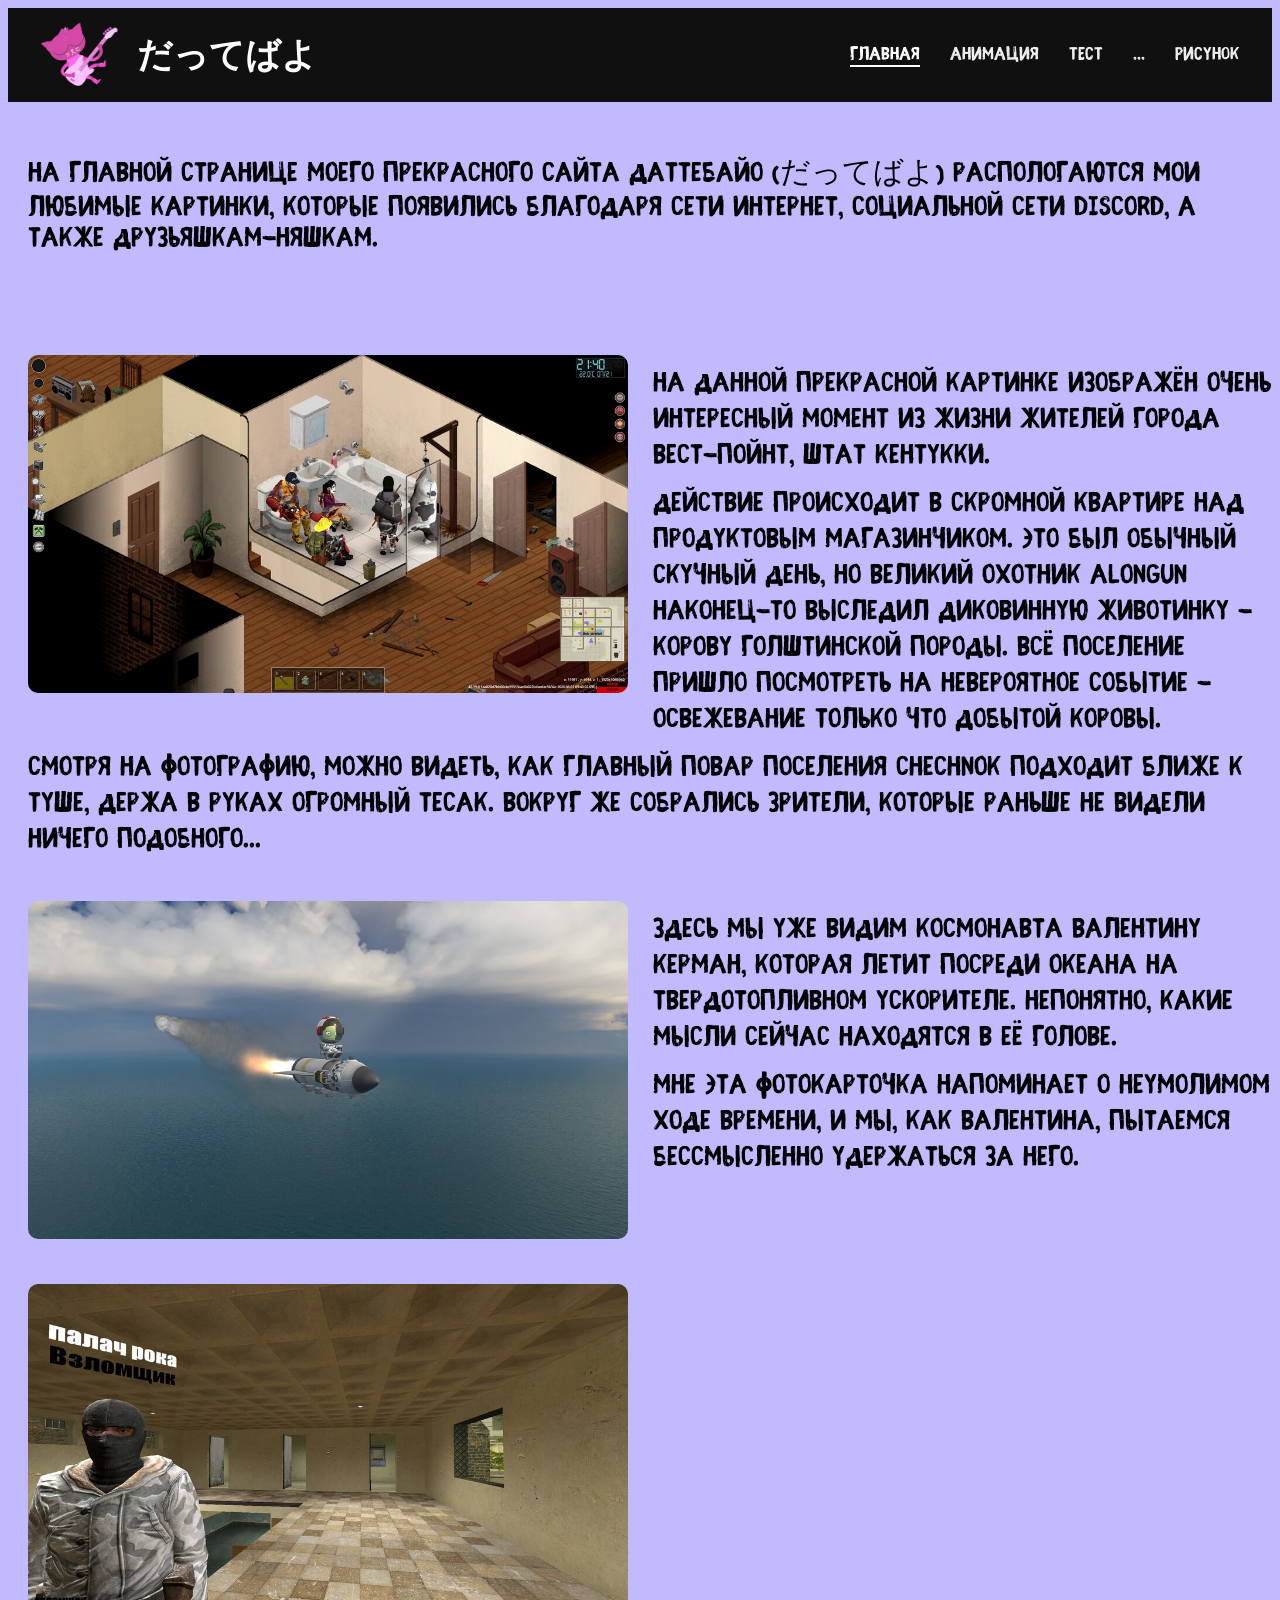
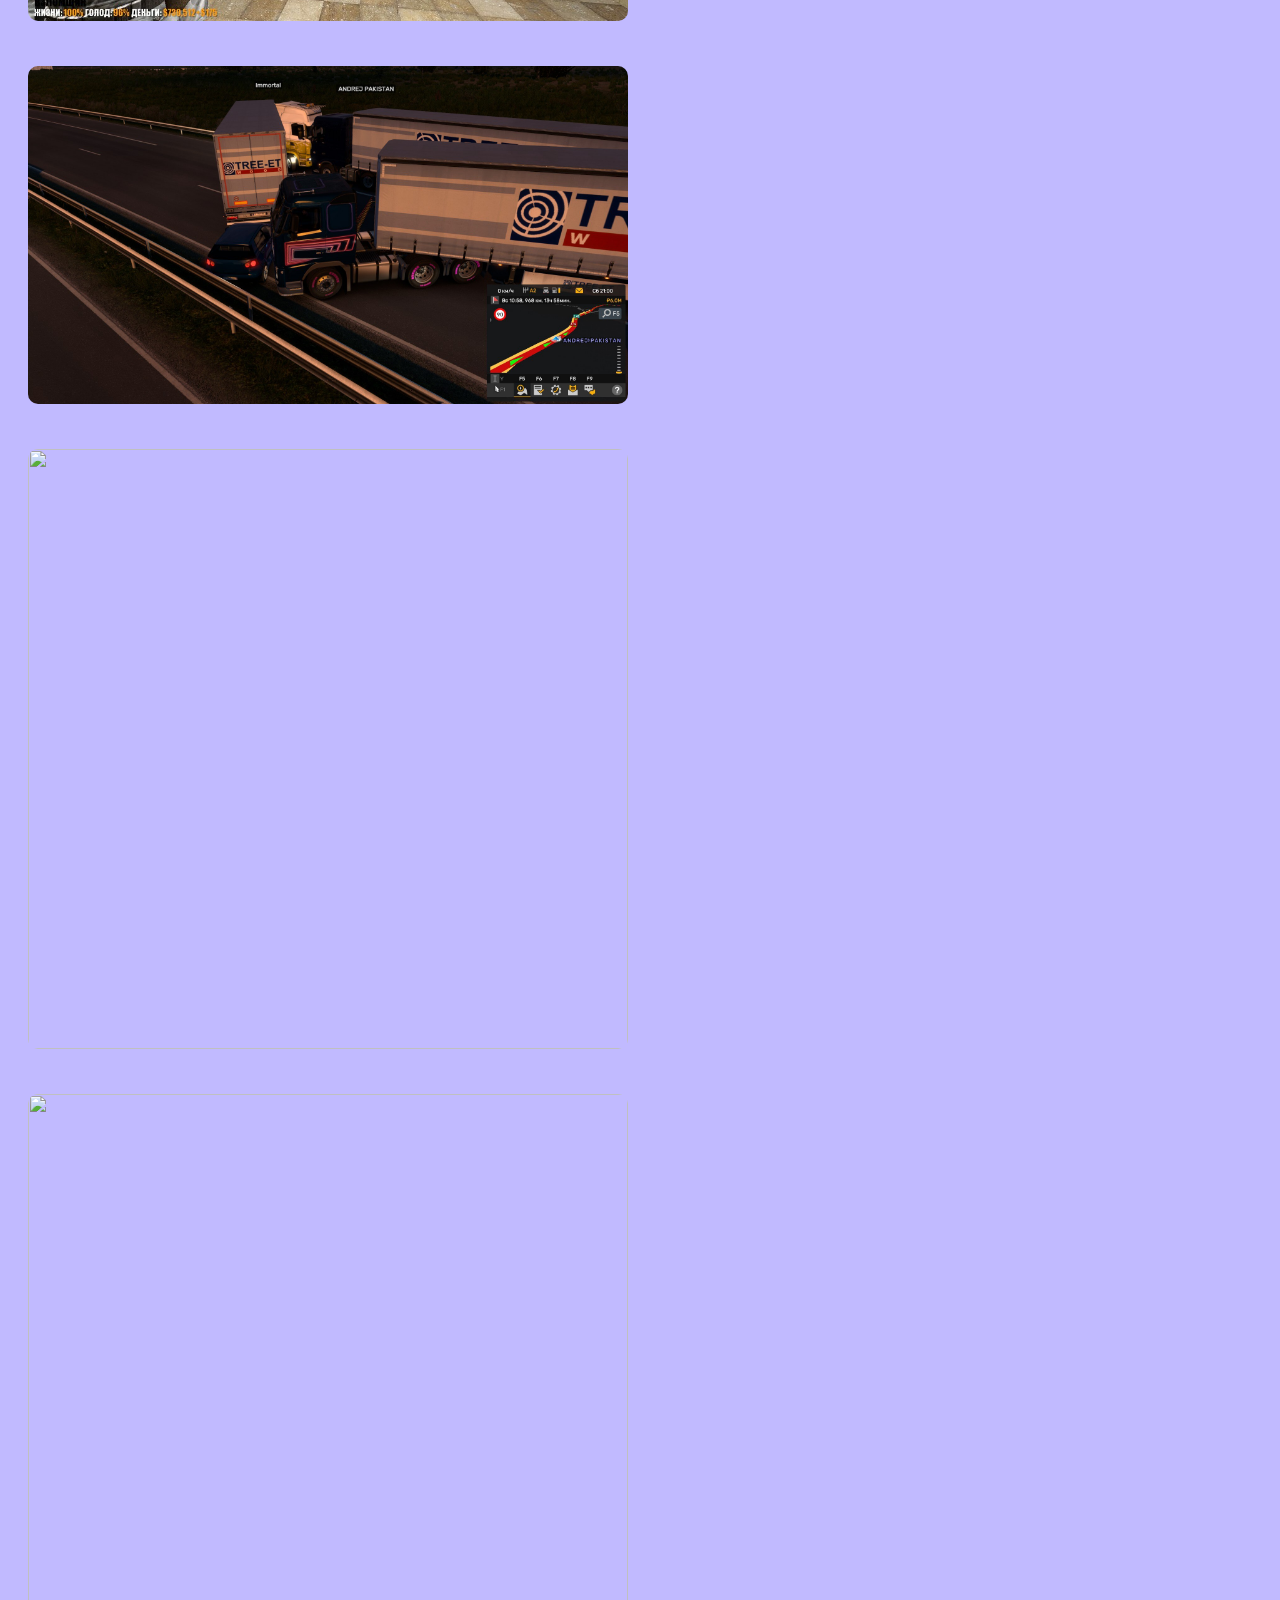
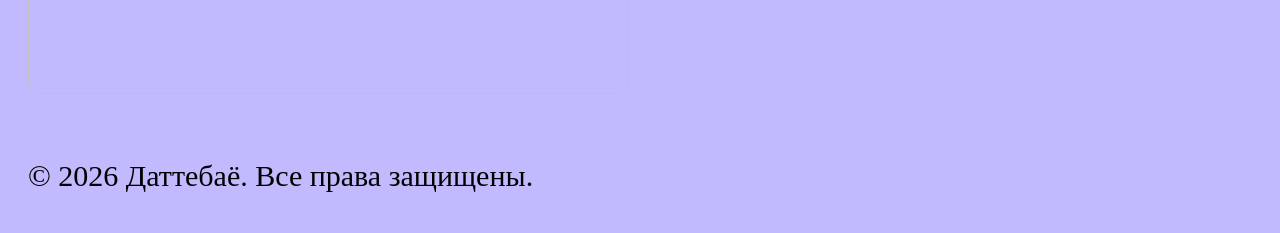
==== index.html @ 92eed0d1 "Переим.indexhtml" ====
<html>
        <head>
            <title> Сайт </title>
            <meta http-equiv="Content-Type" content="text/html; charset=utf-8">
            <link rel="stylesheet" type="text/css" href="Style2.css">
        </head>
        
        <body>
            
            <header class="siteHeader">
                <div class="headerContainer">
                    <div class="logo">
                        <a href="index.html"> 
                            <img src="images/logo.jpg" alt="логотип">
                            <div class="logoText">
                                <span class="line1">だってばよ</span>
                            </div>
                        </a>
                    </div>

                    <nav class="menu">
                        <ul>
                            <li><a href="index.html" class="active">Главная</a></li>
                            <li><a href="Lsite/Animation.html">Анимация</a></li>
                            <li><a href="Lsite/qiuz.html">Тест</a></li>
                            <li><a href="#">...</a></li>
                            <!-- <li><a href="Lsite/anime.html">Анимешки</a></li> -->
                            <li><a href="Lsite/Content.html">Рисунок</a></li>
                        </ul>
                    </nav>
                </div>
            </header>

            
            <p id="Вступление">На главной странице моего прекрасного сайта Даттебайо (だってばよ) распологаются мои любимые картинки, которые появились благодаря сети интернет, социальной сети Discord, а также друзьяшкам-няшкам.</p>

            <div class="Gallery">

                <div class="GalleryItem">
                    <img src="images/CowZomboid.jpg" alt="Корова из Project Zomboid" class="float-img">
                    
                    <div class="caption">
                        <p>На данной прекрасной картинке изображён очень интересный момент из жизни жителей города Вест-Пойнт, штат Кентукки.</p>
                        <p>Действие происходит в скромной квартире над продуктовым магазинчиком.
                        Это был обычный скучный день, но великий охотник AlonGun наконец-то выследил диковинную животинку - корову голштинской породы. Всё поселение пришло посмотреть на невероятное событие - освежевание только что добытой коровы.</p>
                        <p>Смотря на фотографию, можно видеть, как главный повар поселения Chechnok подходит ближе к туше, держа в руках огромный тесак. Вокруг же собрались зрители, которые раньше не видели ничего подобного...</p>
                    </div>
                </div>

                <div class="GalleryItem">
                    <img src="images/Kerbal.jpg" alt="Керман">
                    <div class="caption"> 
                        <p>Здесь мы уже видим космонавта Валентину Керман, которая летит посреди океана на твердотопливном ускорителе. Непонятно, какие мысли сейчас находятся в её голове.</p>
                        <p> Мне эта фотокарточка напоминает о неумолимом ходе времени, и мы, как Валентина, пытаемся бессмысленно удержаться за него.</p>
                    </div> 
                </div>

                <div class="GalleryItem">
                    <img src="images/GarrysModeRofl.jpg"
                    <p class="caption">   </p>
                </div>              

                <div class="GalleryItem">
                    <img src="images/ETS2DTP.jpg"
                    <p class="caption">   </p>
                </div>

                <div class="GalleryItem">
                    <img src="images/"
                    <p class="caption">   </p>
                </div>

                <div class="GalleryItem">
                    <img src="images/"
                    <p class="caption">   </p>
                </div>
            </div>

            <footer class="siteFooter">
                <div class="footerContainer">
                    <p>© 2026 Даттебаё. Все права защищены.</p>
                </div>


        </body>
        
</html>
---- Style2.css ----
@font-face {
  font-family: 'HeaderFont';
  src: url('fonts/GhastlyPanic.ttf') format('truetype'); 
}

@font-face {
  font-family: 'CaptionFont';
  src: url('fonts/Fibre.otf') format('truetype'); 
}



#Вступление{
    color: #000000;
    font-family: 'CaptionFont', sans-serif;
}


body{
    background-color:#C1BAFF;
}
p{
    color:#000000;
    font-size: 30;
    margin: 50 auto 40 20;
}
#MainText p{
    color: #fd0000;
    

}
#MainText {
    background-color:#2cf803;
}

.titles{
    color:#faea04;
}


.siteHeader {
    background: #101010;
    color: #fff;
    position: sticky;
    z-index: 100;
    top: 0;
}

.headerContainer {
    max-width: 1200px;         
    margin: 0 auto;         
    display: flex;
    align-items: center;
    justify-content: space-between;
    padding: 12px 32px;         
}

.logo a {
    display: inline-flex;
    align-items: center;   
    gap: 16px;              
    text-decoration: none;  
    color: #fff;           
}
.logoText {
    display:flex;
    flex-direction: column;
    line-height: 1;
}

.line1{
    font-size: 35px;
    font-weight: bold;
    margin: 0 auto -10px 0;
    font-family: 'HeaderFont', sans-serif;
}



.logo img {
    height:70px;          
    width: auto;          
    display: block;
}


.menu ul {
  list-style: none;
  display: flex;
  gap: 30px;
  font-family: 'CaptionFont', sans-serif;
}

.menu a {
  color: #eee;
  text-decoration: none;
  font-size: 20px;
}

.menu a:hover,
.menu a.active {
  color: #ffffff;
  border-bottom: 2px solid #ffffff;
}


.Gallery{
    display: flex;
    flex-wrap: wrap;
    gap: 30px;
    justify-content: center;
    max-width: 1900px;
    margin: 100px auto 40px 20px;

}

.galleryItem {
    width: 1800px;       
    overflow: hidden;
}

.galleryItem img {
    float: left;
    width: 600px;           
    margin: 0 25px 15px 0;  
    border-radius: 10px;
}

.caption {
    margin-top: 12px;
    font-size: 23px;
    color: #333;
    
}

.caption p{
    margin: 0 0 12px 0;
    font-size: 30px;
    line-height: 1.2;
    color: #000000;
    font-family: 'CaptionFont', sans-serif;
}
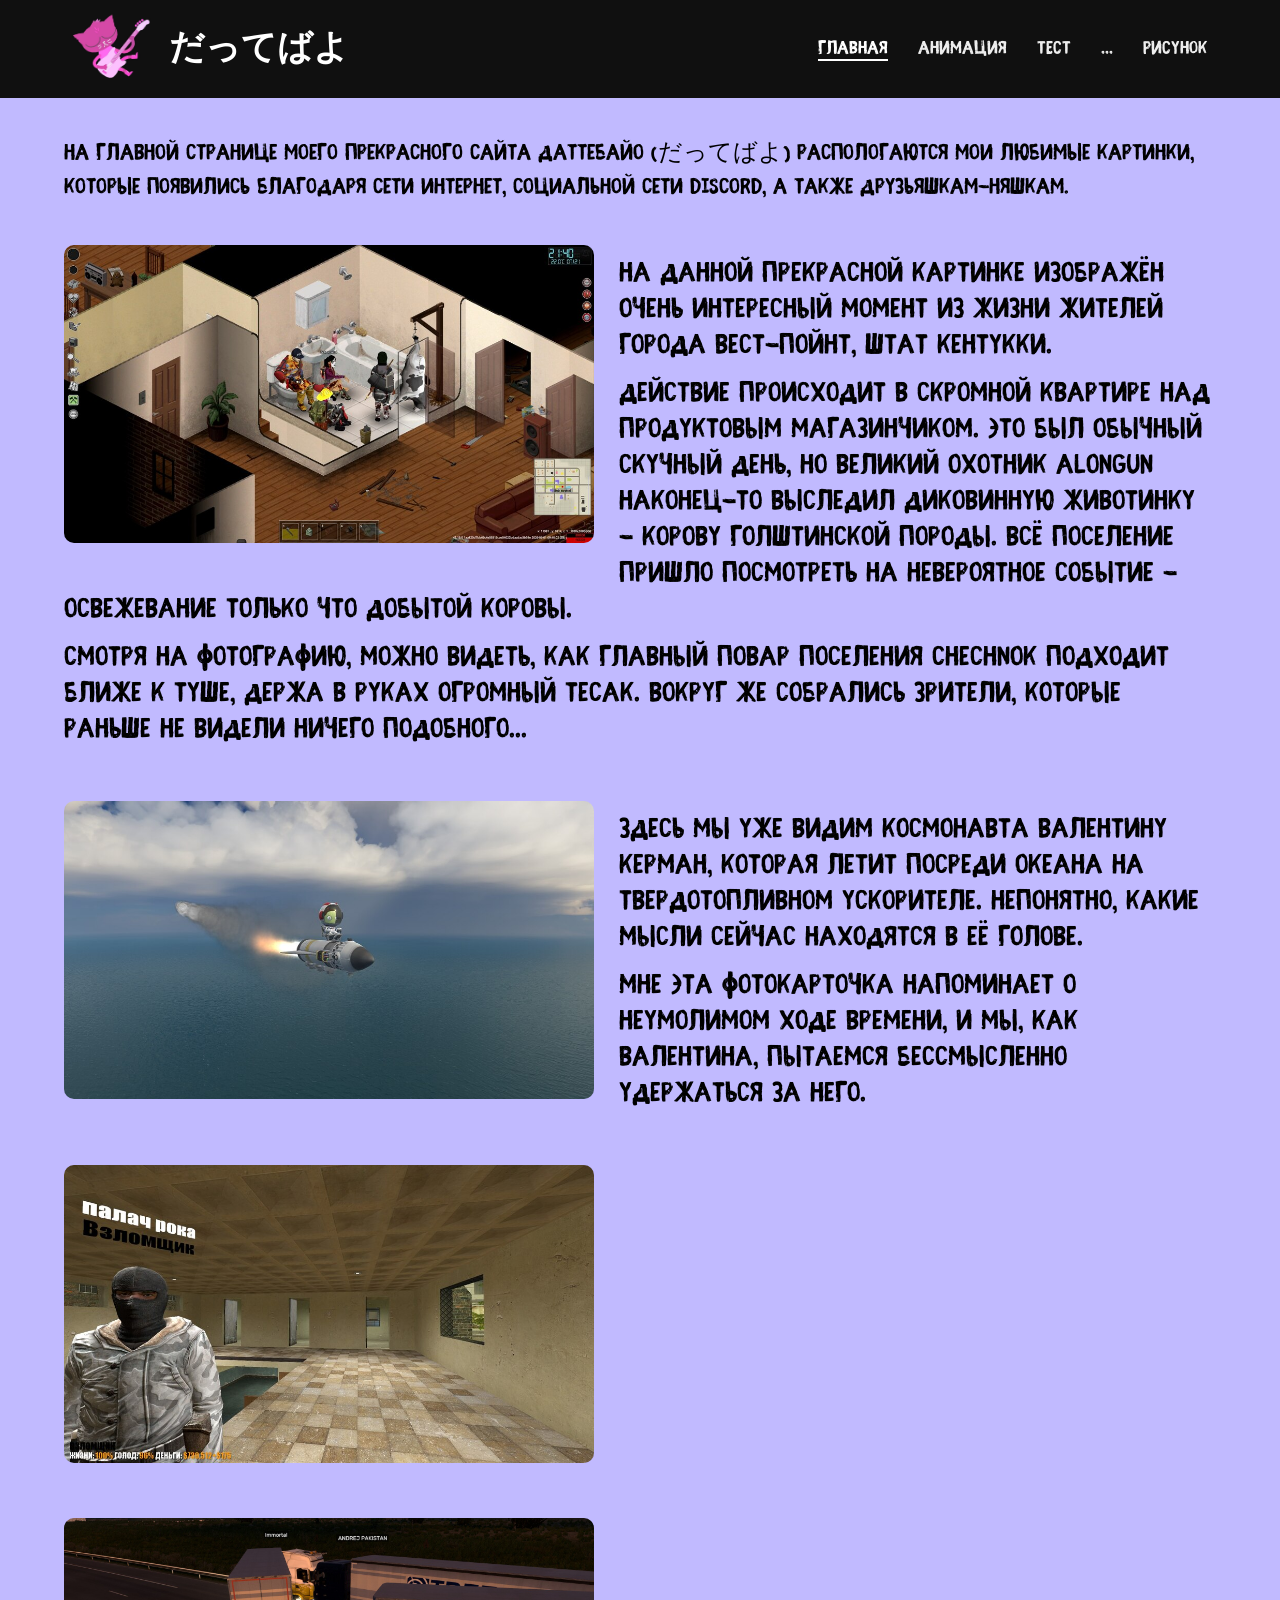
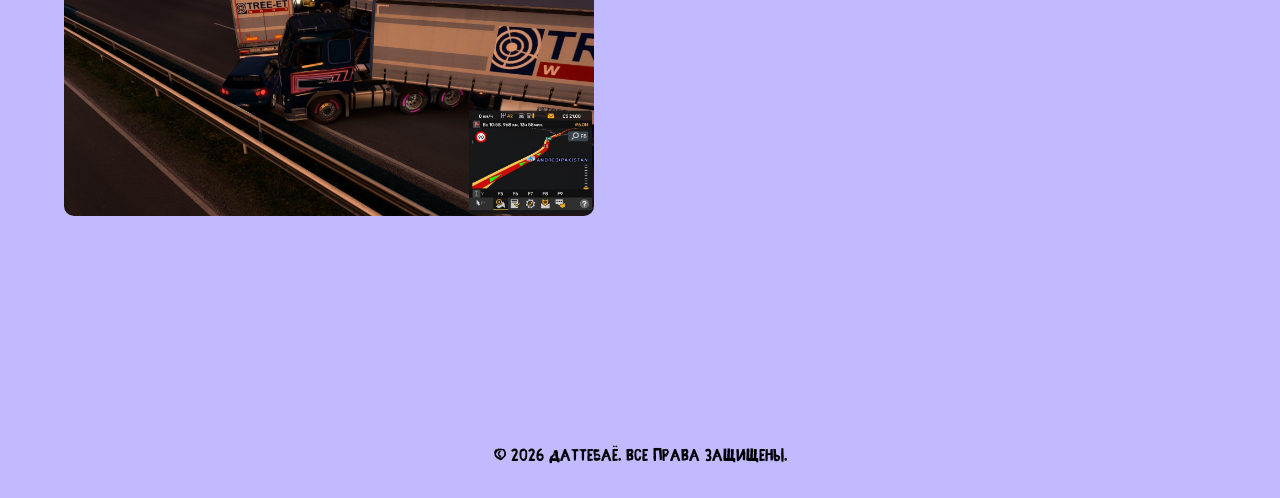
==== commit 63ebe11c: "Адаптивность" ====
--- a/index.html
+++ b/index.html
@@ -1,7 +1,9 @@
-<html>
+<!DOCTYPE html>
+<html lang="ru">
         <head>
             <title> Сайт </title>
-            <meta http-equiv="Content-Type" content="text/html; charset=utf-8">
+            <meta charset="utf-8">
+            <meta name="viewport" content="width=device-width, initial-scale=1.0">
             <link rel="stylesheet" type="text/css" href="Style2.css">
         </head>
         
@@ -18,7 +20,14 @@
                         </a>
                     </div>
 
-                    <nav class="menu">
+                    <button type="button" class="menuToggle" aria-expanded="false" aria-controls="siteMenu">
+                        <span class="menuToggleBar"></span>
+                        <span class="menuToggleBar"></span>
+                        <span class="menuToggleBar"></span>
+                        <span class="menuToggleText">Меню</span>
+                    </button>
+
+                    <nav class="menu" id="siteMenu">
                         <ul>
                             <li><a href="index.html" class="active">Главная</a></li>
                             <li><a href="Lsite/Animation.html">Анимация</a></li>
@@ -56,22 +65,22 @@
                 </div>
 
                 <div class="GalleryItem">
-                    <img src="images/GarrysModeRofl.jpg"
+                    <img src="images/GarrysModeRofl.jpg" alt="Garry's Mod">
                     <p class="caption">   </p>
                 </div>              
 
                 <div class="GalleryItem">
-                    <img src="images/ETS2DTP.jpg"
+                    <img src="images/ETS2DTP.jpg" alt="Euro Truck Simulator 2">
                     <p class="caption">   </p>
                 </div>
 
                 <div class="GalleryItem">
-                    <img src="images/"
+                    <img src="images/" alt="">
                     <p class="caption">   </p>
                 </div>
 
                 <div class="GalleryItem">
-                    <img src="images/"
+                    <img src="images/" alt="">
                     <p class="caption">   </p>
                 </div>
             </div>
@@ -80,8 +89,9 @@
                 <div class="footerContainer">
                     <p>© 2026 Даттебаё. Все права защищены.</p>
                 </div>
+            </footer>
 
-
+        <script src="menu.js"></script>
         </body>
         
 </html>
--- a/Style2.css
+++ b/Style2.css
@@ -8,86 +8,109 @@
   src: url('fonts/Fibre.otf') format('truetype'); 
 }
 
-
-
-#Вступление{
-    color: #000000;
-    font-family: 'CaptionFont', sans-serif;
-}
-
-
-body{
-    background-color:#C1BAFF;
-}
-p{
-    color:#000000;
-    font-size: 30;
-    margin: 50 auto 40 20;
-}
-#MainText p{
-    color: #fd0000;
-    
-
-}
+*,
+*::before,
+*::after {
+  box-sizing: border-box;
+}
+
+html {
+  overflow-x: hidden;
+}
+
+#Вступление {
+  color: #000000;
+  font-family: 'CaptionFont', sans-serif;
+  font-size: 24px;
+  line-height: 1.4;
+  max-width: 1200px;
+  margin: 40px auto 24px;
+  padding: 0 24px;
+}
+
+body {
+  margin: 0;
+  background-color: #C1BAFF;
+}
+
+p {
+  color: #000000;
+  font-size: 30px;
+  margin: 50px auto 40px 20px;
+}
+
+#MainText p {
+  color: #fd0000;
+}
+
 #MainText {
-    background-color:#2cf803;
-}
-
-.titles{
-    color:#faea04;
-}
-
+  background-color: #2cf803;
+}
+
+.titles {
+  color: #faea04;
+}
 
 .siteHeader {
-    background: #101010;
-    color: #fff;
-    position: sticky;
-    z-index: 100;
-    top: 0;
+  background: #101010;
+  color: #fff;
+  position: sticky;
+  z-index: 100;
+  top: 0;
 }
 
 .headerContainer {
-    max-width: 1200px;         
-    margin: 0 auto;         
-    display: flex;
-    align-items: center;
-    justify-content: space-between;
-    padding: 12px 32px;         
+  max-width: 1200px;
+  margin: 0 auto;
+  display: flex;
+  align-items: center;
+  justify-content: space-between;
+  gap: 16px;
+  padding: 12px 32px;
+}
+
+.logo {
+  min-width: 0;
 }
 
 .logo a {
-    display: inline-flex;
-    align-items: center;   
-    gap: 16px;              
-    text-decoration: none;  
-    color: #fff;           
-}
+  display: inline-flex;
+  align-items: center;
+  gap: 16px;
+  text-decoration: none;
+  color: #fff;
+}
+
 .logoText {
-    display:flex;
-    flex-direction: column;
-    line-height: 1;
-}
-
-.line1{
-    font-size: 35px;
-    font-weight: bold;
-    margin: 0 auto -10px 0;
-    font-family: 'HeaderFont', sans-serif;
-}
-
-
+  display: flex;
+  flex-direction: column;
+  line-height: 1;
+}
+
+.line1 {
+  font-size: 35px;
+  font-weight: bold;
+  margin: 0 auto -10px 0;
+  font-family: 'HeaderFont', sans-serif;
+}
 
 .logo img {
-    height:70px;          
-    width: auto;          
-    display: block;
-}
-
+  height: 70px;
+  width: auto;
+  display: block;
+}
+
+/* Кнопка меню спрятана, пока хватает ширины шапки. */
+.menuToggle {
+  display: none;
+}
 
 .menu ul {
   list-style: none;
   display: flex;
   gap: 30px;
+  margin: 0;
+  padding: 0;
   font-family: 'CaptionFont', sans-serif;
 }
 
@@ -103,40 +126,187 @@
   border-bottom: 2px solid #ffffff;
 }
 
-
-.Gallery{
+.Gallery {
+  display: flex;
+  flex-direction: column;
+  gap: 40px;
+  max-width: 1200px;
+  margin: 40px auto 48px;
+  padding: 0 24px;
+}
+
+.GalleryItem {
+  width: 100%;
+  overflow: hidden;
+}
+
+.GalleryItem img {
+  float: left;
+  width: min(600px, 46%);
+  height: auto;
+  margin: 0 25px 15px 0;
+  border-radius: 10px;
+}
+
+.caption {
+  margin-top: 12px;
+  font-size: 23px;
+  color: #333;
+}
+
+.caption p {
+  margin: 0 0 12px 0;
+  font-size: 30px;
+  line-height: 1.2;
+  color: #000000;
+  font-family: 'CaptionFont', sans-serif;
+}
+
+.siteFooter {
+  padding: 8px 24px 32px;
+}
+
+.siteFooter p {
+  margin: 0;
+  text-align: center;
+  font-size: 18px;
+  font-family: 'CaptionFont', sans-serif;
+}
+
+/*
+  Desktop-first: базовые стили выше — для широкого экрана.
+  Увеличение масштаба в браузере уменьшает ширину окна в CSS-пикселях,
+  поэтому то же условие срабатывает и на телефоне, и при приближении на ПК.
+  1024px — граница десктопа из разбора mobile-first / desktop-first.
+*/
+@media (width < 1024px) {
+  .headerContainer:has(.menuToggle) {
+    position: relative;
+  }
+
+  .headerContainer:has(.menuToggle) .menuToggle {
+    position: relative;
     display: flex;
-    flex-wrap: wrap;
-    gap: 30px;
+    flex-direction: column;
     justify-content: center;
-    max-width: 1900px;
-    margin: 100px auto 40px 20px;
-
-}
-
-.galleryItem {
-    width: 1800px;       
+    gap: 5px;
+    flex-shrink: 0;
+    width: 48px;
+    height: 48px;
+    margin-left: auto;
+    padding: 12px 10px;
+    border: 1px solid #ffffff;
+    border-radius: 8px;
+    background: transparent;
+    color: inherit;
+    cursor: pointer;
+  }
+
+  .menuToggleBar {
+    display: block;
+    height: 2px;
+    background: #ffffff;
+    border-radius: 2px;
+    transition: transform 0.2s ease, opacity 0.2s ease;
+  }
+
+  .menuToggleText {
+    position: absolute;
+    width: 1px;
+    height: 1px;
+    padding: 0;
+    margin: -1px;
     overflow: hidden;
-}
-
-.galleryItem img {
-    float: left;
-    width: 600px;           
-    margin: 0 25px 15px 0;  
-    border-radius: 10px;
-}
-
-.caption {
-    margin-top: 12px;
-    font-size: 23px;
-    color: #333;
-    
-}
-
-.caption p{
+    clip: rect(0 0 0 0);
+    white-space: nowrap;
+    border: 0;
+  }
+
+  .menuToggle:focus-visible {
+    outline: 2px solid #ffffff;
+    outline-offset: 3px;
+  }
+
+  .menuToggle.is-open .menuToggleBar:nth-of-type(1) {
+    transform: translateY(7px) rotate(45deg);
+  }
+
+  .menuToggle.is-open .menuToggleBar:nth-of-type(2) {
+    opacity: 0;
+  }
+
+  .menuToggle.is-open .menuToggleBar:nth-of-type(3) {
+    transform: translateY(-7px) rotate(-45deg);
+  }
+
+  .headerContainer:has(.menuToggle) .menu {
+    display: none;
+    position: absolute;
+    top: 100%;
+    right: 16px;
+    left: 16px;
+    background: #101010;
+    border: 1px solid #333333;
+    border-radius: 0 0 10px 10px;
+    padding: 8px 0 12px;
+  }
+
+  .headerContainer:has(.menuToggle) .menu.is-open {
+    display: block;
+  }
+
+  .headerContainer:has(.menuToggle) .menu ul {
+    flex-direction: column;
+    gap: 0;
+  }
+
+  .headerContainer:has(.menuToggle) .menu a {
+    display: block;
+    padding: 14px 18px;
+  }
+
+  .GalleryItem img {
+    float: none;
+    display: block;
+    width: 100%;
+    max-width: 640px;
+    margin: 0 0 16px 0;
+  }
+}
+
+/* Телефон: крупнее зоны нажатия уже заданы в меню, текст и логотип компактнее. */
+@media (width < 640px) {
+  .headerContainer {
+    padding: 10px 12px;
+  }
+
+  .logo img {
+    height: 52px;
+  }
+
+  .line1 {
+    font-size: 26px;
+  }
+
+  #Вступление {
+    font-size: 18px;
+    margin-top: 24px;
+    padding: 0 16px;
+  }
+
+  p {
+    font-size: 18px;
+    margin: 20px 16px;
+  }
+
+  .caption p {
+    font-size: 18px;
     margin: 0 0 12px 0;
-    font-size: 30px;
-    line-height: 1.2;
-    color: #000000;
-    font-family: 'CaptionFont', sans-serif;
-}
+  }
+
+  .Gallery {
+    gap: 28px;
+    margin-top: 24px;
+    padding: 0 16px;
+  }
+}
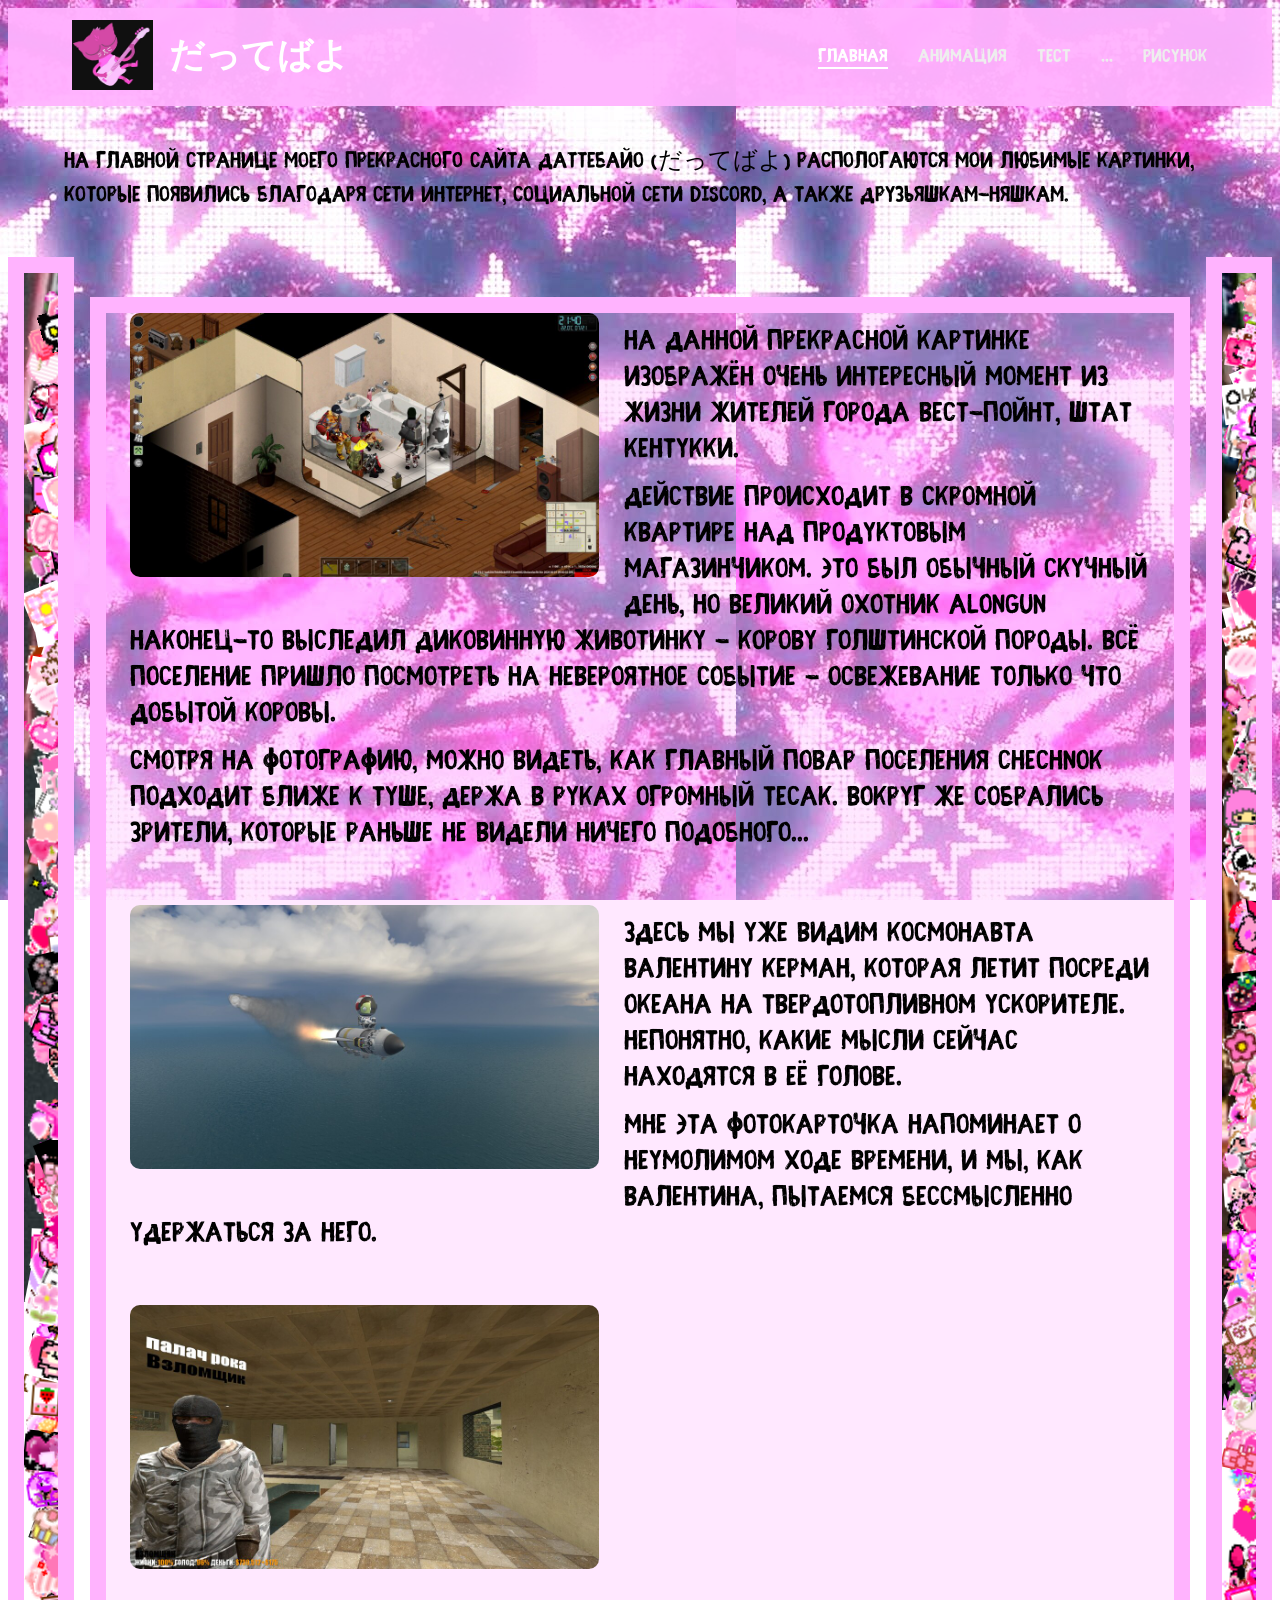
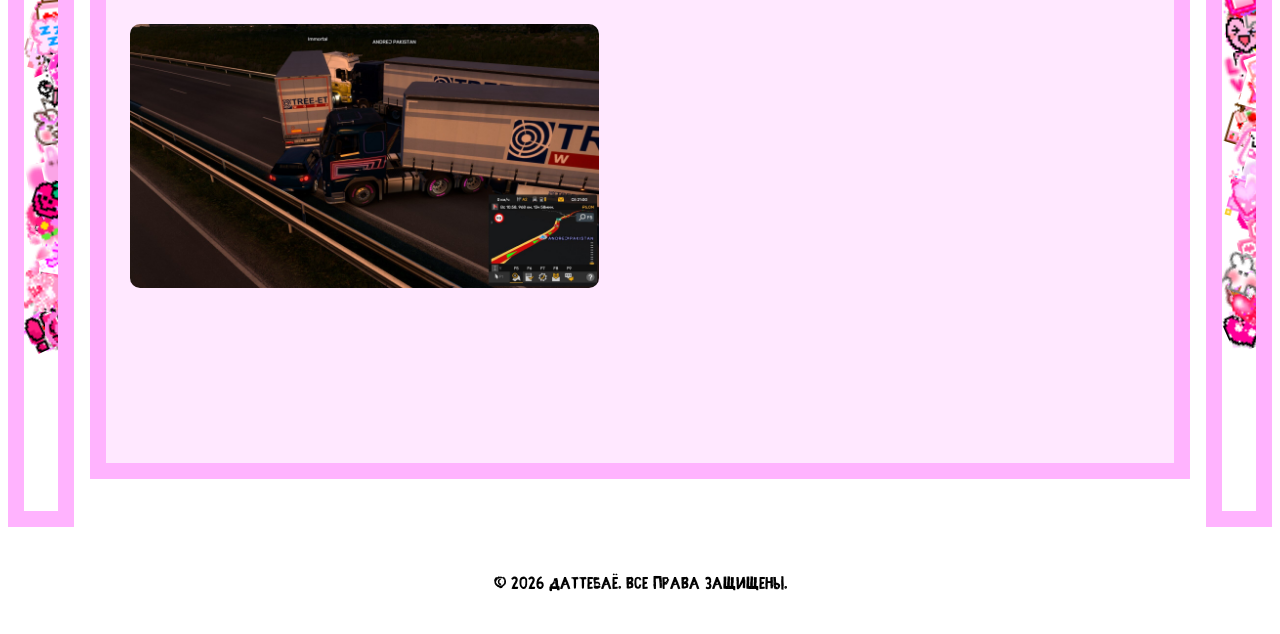
==== commit b1817349: "Финал_1" ====
--- a/index.html
+++ b/index.html
@@ -1,97 +1,108 @@
 <!DOCTYPE html>
 <html lang="ru">
-        <head>
-            <title> Сайт </title>
-            <meta charset="utf-8">
-            <meta name="viewport" content="width=device-width, initial-scale=1.0">
-            <link rel="stylesheet" type="text/css" href="Style2.css">
-        </head>
-        
-        <body>
-            
-            <header class="siteHeader">
-                <div class="headerContainer">
-                    <div class="logo">
-                        <a href="index.html"> 
-                            <img src="images/logo.jpg" alt="логотип">
-                            <div class="logoText">
-                                <span class="line1">だってばよ</span>
-                            </div>
-                        </a>
+<head>
+    <title> Сайт </title>
+    <meta charset="utf-8">
+    <meta name="viewport" content="width=device-width, initial-scale=1.0">
+    <link rel="stylesheet" type="text/css" href="Style2.css">
+    <link rel="stylesheet" type="text/css" href="style.css">
+</head>
+
+<body>
+    
+    <header class="siteHeader">
+        <div class="headerContainer">
+            <div class="logo">
+                <a href="index.html"> 
+                    <img src="images/logo.jpg" alt="логотип">
+                    <div class="logoText">
+                        <span class="line1">だってばよ</span>
                     </div>
+                </a>
+            </div>
 
-                    <button type="button" class="menuToggle" aria-expanded="false" aria-controls="siteMenu">
-                        <span class="menuToggleBar"></span>
-                        <span class="menuToggleBar"></span>
-                        <span class="menuToggleBar"></span>
-                        <span class="menuToggleText">Меню</span>
-                    </button>
+            <button type="button" class="menuToggle" aria-expanded="false" aria-controls="siteMenu">
+                <span class="menuToggleBar"></span>
+                <span class="menuToggleBar"></span>
+                <span class="menuToggleBar"></span>
+                <span class="menuToggleText">Меню</span>
+            </button>
 
-                    <nav class="menu" id="siteMenu">
-                        <ul>
-                            <li><a href="index.html" class="active">Главная</a></li>
-                            <li><a href="Lsite/Animation.html">Анимация</a></li>
-                            <li><a href="Lsite/qiuz.html">Тест</a></li>
-                            <li><a href="#">...</a></li>
-                            <!-- <li><a href="Lsite/anime.html">Анимешки</a></li> -->
-                            <li><a href="Lsite/Content.html">Рисунок</a></li>
-                        </ul>
-                    </nav>
-                </div>
-            </header>
+            <nav class="menu" id="siteMenu">
+                <ul>
+                    <li><a href="index.html" class="active">Главная</a></li>
+                    <li><a href="Lsite/Animation.html">Анимация</a></li>
+                    <li><a href="Lsite/qiuz.html">Тест</a></li>
+                    <li><a href="#">...</a></li>
+                    <li><a href="Lsite/Content.html">Рисунок</a></li>
+                </ul>
+            </nav>
+        </div>
+    </header>
+
+    
+    <p id="Вступление">На главной странице моего прекрасного сайта Даттебайо (だってばよ) распологаются мои любимые картинки, которые появились благодаря сети интернет, социальной сети Discord, а также друзьяшкам-няшкам.</p>
+
+
+    <main class="layout">
+    <aside class="side side-left" id="side-left"></aside>
+
+    <section class="content">
+        <div class="Gallery">
 
             
-            <p id="Вступление">На главной странице моего прекрасного сайта Даттебайо (だってばよ) распологаются мои любимые картинки, которые появились благодаря сети интернет, социальной сети Discord, а также друзьяшкам-няшкам.</p>
 
-            <div class="Gallery">
-
-                <div class="GalleryItem">
-                    <img src="images/CowZomboid.jpg" alt="Корова из Project Zomboid" class="float-img">
-                    
-                    <div class="caption">
-                        <p>На данной прекрасной картинке изображён очень интересный момент из жизни жителей города Вест-Пойнт, штат Кентукки.</p>
-                        <p>Действие происходит в скромной квартире над продуктовым магазинчиком.
-                        Это был обычный скучный день, но великий охотник AlonGun наконец-то выследил диковинную животинку - корову голштинской породы. Всё поселение пришло посмотреть на невероятное событие - освежевание только что добытой коровы.</p>
-                        <p>Смотря на фотографию, можно видеть, как главный повар поселения Chechnok подходит ближе к туше, держа в руках огромный тесак. Вокруг же собрались зрители, которые раньше не видели ничего подобного...</p>
-                    </div>
-                </div>
-
-                <div class="GalleryItem">
-                    <img src="images/Kerbal.jpg" alt="Керман">
-                    <div class="caption"> 
-                        <p>Здесь мы уже видим космонавта Валентину Керман, которая летит посреди океана на твердотопливном ускорителе. Непонятно, какие мысли сейчас находятся в её голове.</p>
-                        <p> Мне эта фотокарточка напоминает о неумолимом ходе времени, и мы, как Валентина, пытаемся бессмысленно удержаться за него.</p>
-                    </div> 
-                </div>
-
-                <div class="GalleryItem">
-                    <img src="images/GarrysModeRofl.jpg" alt="Garry's Mod">
-                    <p class="caption">   </p>
-                </div>              
-
-                <div class="GalleryItem">
-                    <img src="images/ETS2DTP.jpg" alt="Euro Truck Simulator 2">
-                    <p class="caption">   </p>
-                </div>
-
-                <div class="GalleryItem">
-                    <img src="images/" alt="">
-                    <p class="caption">   </p>
-                </div>
-
-                <div class="GalleryItem">
-                    <img src="images/" alt="">
-                    <p class="caption">   </p>
+            <div class="GalleryItem">
+                <img src="images/CowZomboid.jpg" alt="Корова из Project Zomboid" class="float-img">
+                <div class="caption">
+                    <p>На данной прекрасной картинке изображён очень интересный момент из жизни жителей города Вест-Пойнт, штат Кентукки.</p>
+                    <p>Действие происходит в скромной квартире над продуктовым магазинчиком.
+                    Это был обычный скучный день, но великий охотник AlonGun наконец-то выследил диковинную животинку - корову голштинской породы. Всё поселение пришло посмотреть на невероятное событие - освежевание только что добытой коровы.</p>
+                    <p>Смотря на фотографию, можно видеть, как главный повар поселения Chechnok подходит ближе к туше, держа в руках огромный тесак. Вокруг же собрались зрители, которые раньше не видели ничего подобного...</p>
                 </div>
             </div>
 
-            <footer class="siteFooter">
-                <div class="footerContainer">
-                    <p>© 2026 Даттебаё. Все права защищены.</p>
-                </div>
-            </footer>
+            <div class="GalleryItem">
+                <img src="images/Kerbal.jpg" alt="Керман">
+                <div class="caption"> 
+                    <p>Здесь мы уже видим космонавта Валентину Керман, которая летит посреди океана на твердотопливном ускорителе. Непонятно, какие мысли сейчас находятся в её голове.</p>
+                    <p> Мне эта фотокарточка напоминает о неумолимом ходе времени, и мы, как Валентина, пытаемся бессмысленно удержаться за него.</p>
+                </div> 
+            </div>
 
-        <script src="menu.js"></script>
-        </body>
-        
+            <div class="GalleryItem">
+                <img src="images/GarrysModeRofl.jpg" alt="Garry's Mod">
+                <p class="caption">   </p>
+            </div>              
+
+            <div class="GalleryItem">
+                <img src="images/ETS2DTP.jpg" alt="Euro Truck Simulator 2">
+                <p class="caption">   </p>
+            </div>
+
+            <div class="GalleryItem">
+                <img src="images/" alt="">
+                <p class="caption">   </p>
+            </div>
+
+            <div class="GalleryItem">
+                <img src="images/" alt="">
+                <p class="caption">   </p>
+            </div>
+        </div>
+    </section>
+
+    <aside class="side side-right" id="side-right"></aside>
+</main>
+
+
+    <footer class="siteFooter">
+        <div class="footerContainer">
+            <p>© 2026 Даттебаё. Все права защищены.</p>
+        </div>
+    </footer>
+
+    <script src="menu.js"></script>
+    <script src="script.js"></script>
+</body>
 </html>
--- a/Style2.css
+++ b/Style2.css
@@ -29,9 +29,18 @@
 }
 
 body {
-  margin: 0;
-  background-color: #C1BAFF;
-}
+  background-image: url('images/back3.jpg'); 
+  /* 1. Меняем no-repeat на repeat, чтобы включить замостительную сетку */
+  background-repeat: repeat; 
+  
+  /* 2. УДАЛЯЕМ или комментируем background-size: cover; */
+  /* background-size: auto; (или просто удалите эту строчку) */
+
+  /* Эти свойства можно оставить по желанию: */
+  background-position: top left; /* Лучше начинать плитку с верхнего левого угла */
+  background-attachment: fixed;  /* Плитка останется неподвижной при скролле (эффектно) */
+}
+
 
 p {
   color: #000000;
@@ -52,7 +61,7 @@
 }
 
 .siteHeader {
-  background: #101010;
+  background-color: rgba(255, 179, 254, 0.95);
   color: #fff;
   position: sticky;
   z-index: 100;
@@ -100,7 +109,7 @@
   display: block;
 }
 
-/* Кнопка меню спрятана, пока хватает ширины шапки. */
+
 .menuToggle {
   display: none;
 }
@@ -173,12 +182,7 @@
   font-family: 'CaptionFont', sans-serif;
 }
 
-/*
-  Desktop-first: базовые стили выше — для широкого экрана.
-  Увеличение масштаба в браузере уменьшает ширину окна в CSS-пикселях,
-  поэтому то же условие срабатывает и на телефоне, и при приближении на ПК.
-  1024px — граница десктопа из разбора mobile-first / desktop-first.
-*/
+
 @media (width < 1024px) {
   .headerContainer:has(.menuToggle) {
     position: relative;
@@ -274,7 +278,6 @@
   }
 }
 
-/* Телефон: крупнее зоны нажатия уже заданы в меню, текст и логотип компактнее. */
 @media (width < 640px) {
   .headerContainer {
     padding: 10px 12px;
--- a/style.css
+++ b/style.css
@@ -0,0 +1,103 @@
+* {
+  box-sizing: border-box;
+}
+
+
+
+
+
+
+
+/* Курсор */
+html, body, * {
+  cursor: url('../img/cursor/default.png') 0 0, default;
+}
+a, button {
+  cursor: url('../img/cursor/pointer.png') 0 0, pointer;
+}
+
+
+
+
+
+.layout {
+  display: grid;
+  grid-template-columns: 1fr minmax(320px, 1100px) 1fr;
+  gap: 16px;
+  padding: 20px 0;          
+  padding-bottom: 40px;
+  align-items: start;
+  width: 100%;             
+  max-width: none;          
+  margin: 0;
+  position: relative;
+  z-index: 1;
+}
+/* Боковые колонки — параллакс на всю высоту контента */
+.side {
+  position: relative;
+  min-height: 100%;
+  height: 100%;
+  overflow: hidden;
+
+
+  border: 16px solid #ffb3fe; 
+
+}
+
+.side-left {
+  background-image: url('img/left-bg.jpg');  /* своё изображение слева */
+  background-size: cover;
+  background-position: center;
+  background-repeat: no-repeat;
+  background-attachment: fixed;
+}
+
+.side-right {
+  background-image: url('img/right-bg.jpg'); /* своё изображение справа */
+  background-size: cover;
+  background-position: left center;
+  background-repeat: no-repeat;
+  background-attachment: fixed;
+}
+
+/* Случайные картинки */
+.side img.random-img {
+  position: absolute;
+  width: 40px;
+  height: auto;
+  transition: scale 0.3s ease, rotate 0.3s ease;
+  will-change: transform;
+  z-index: 1;
+}
+
+.side img.random-img:hover {
+  scale: 1.1;
+  rotate: 0deg;
+  z-index: 10;
+}
+
+/* ===== Рамка галереи ===== */
+.Gallery {
+  position: relative;
+  z-index: 5; /* выше параллакса */
+  border: 16px solid #ffb3fe; 
+  background-color: rgba(255, 179, 254, 0.30);
+}
+
+.gallery-frame {
+  position: absolute;
+  top: 0;
+  left: 0;
+  width: 100%;
+  height: 100%;
+  object-fit: fill;          
+  pointer-events: none;      
+  z-index: 6;
+}
+
+/* Контент галереи должен быть выше рамки, если рамка с прозрачным центром */
+.GalleryItem {
+  position: relative;
+  z-index: 7;
+}
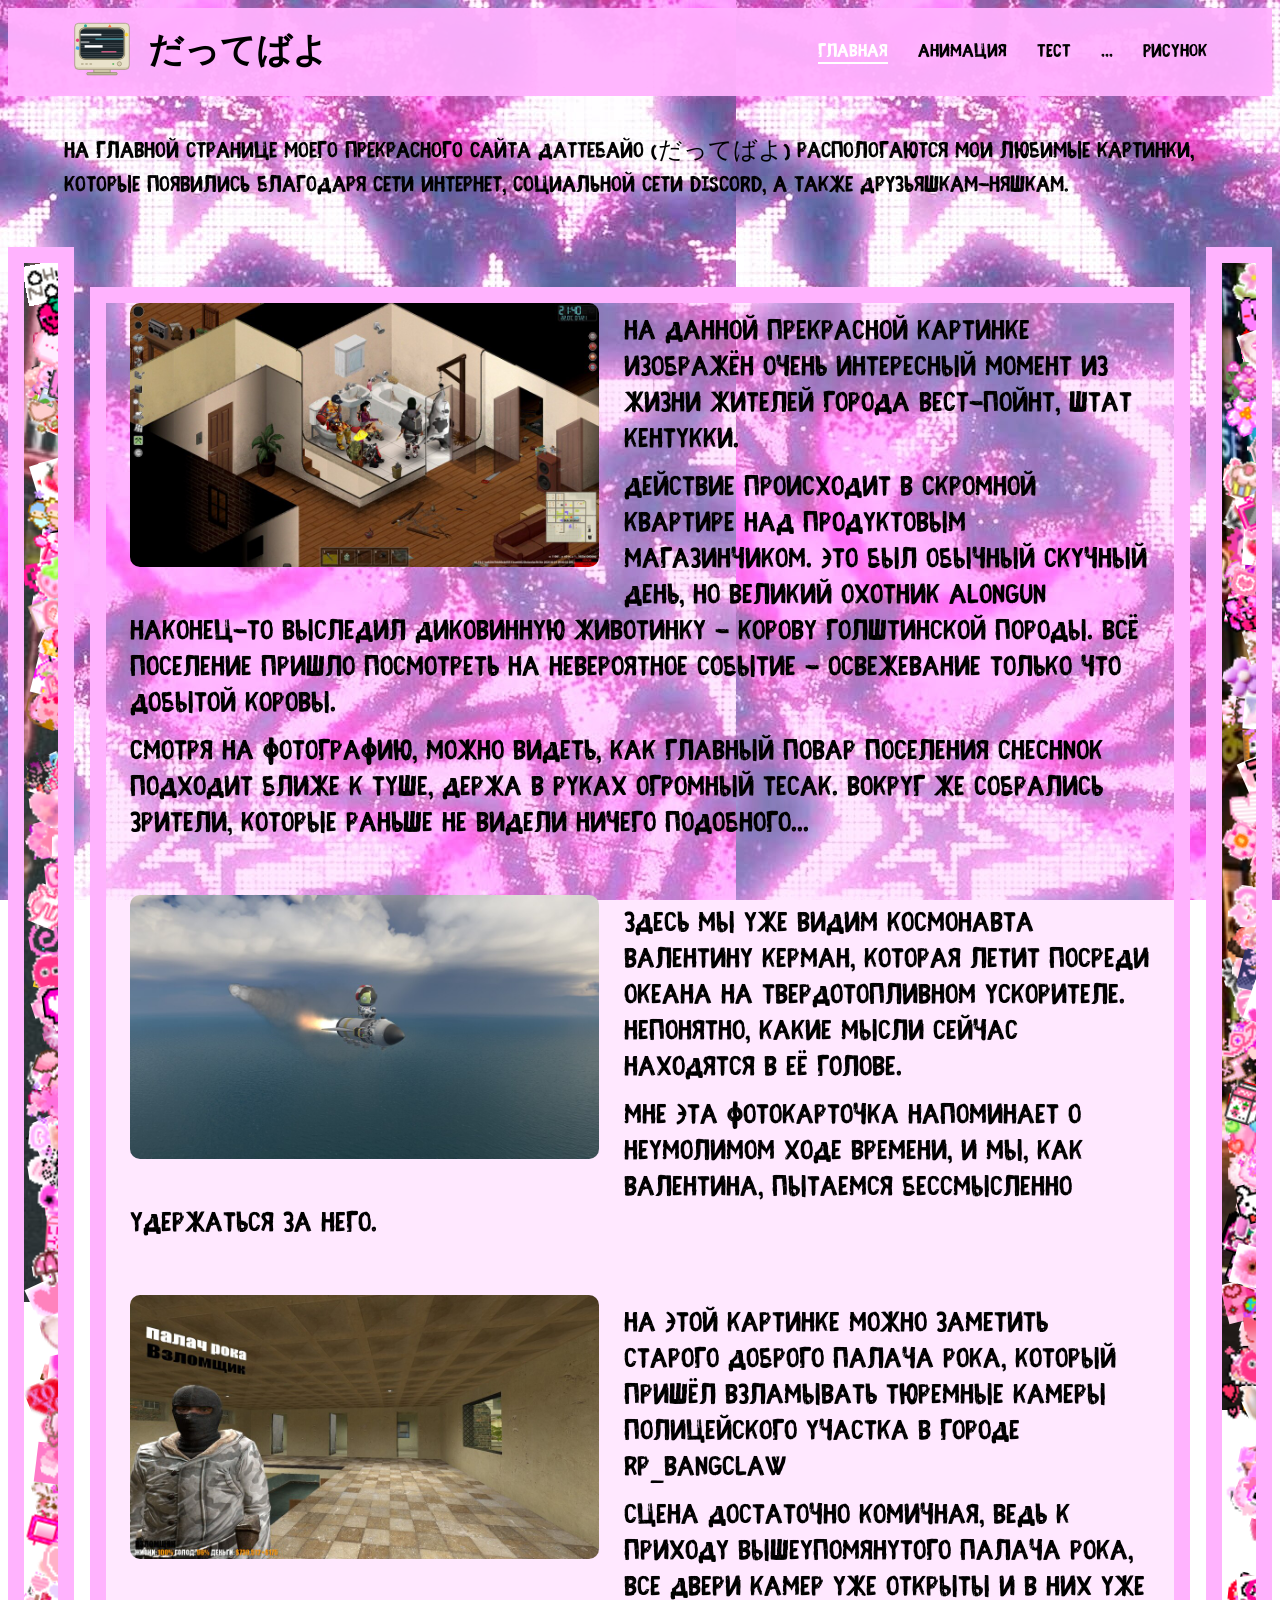
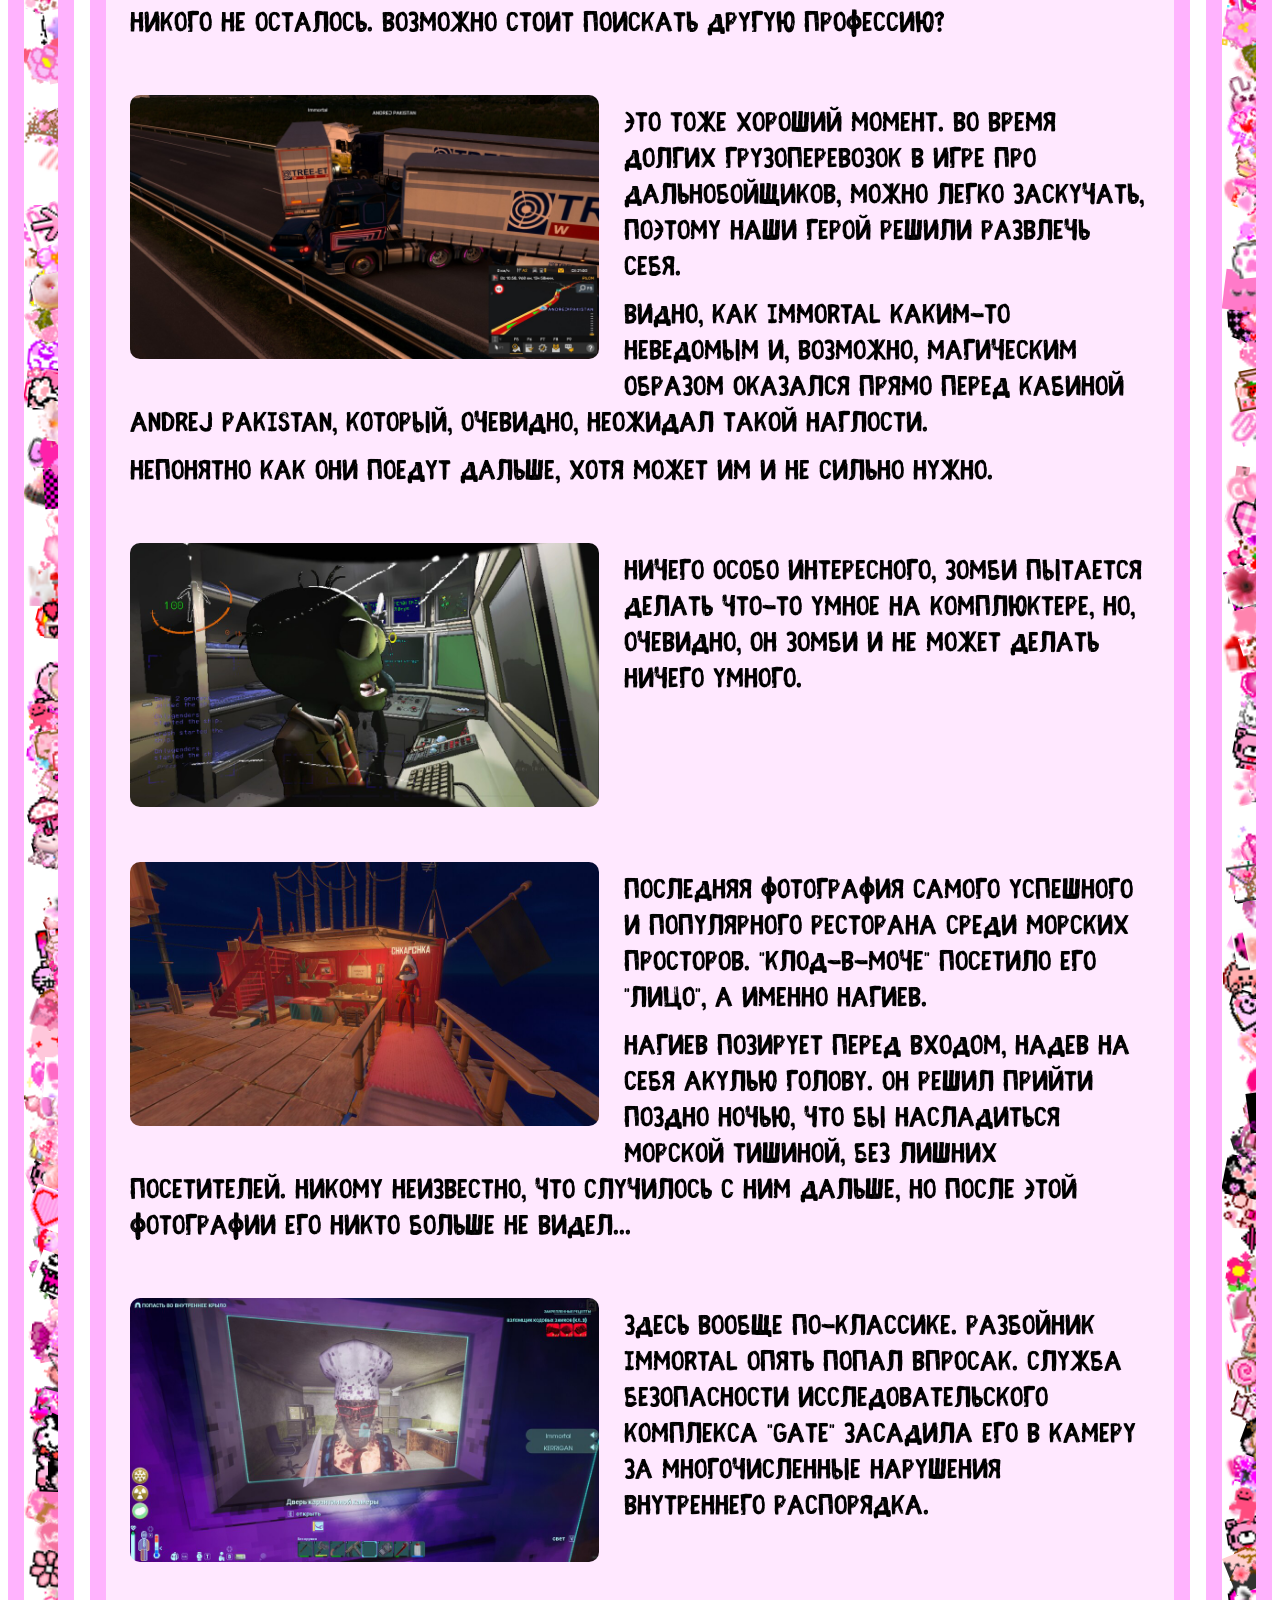
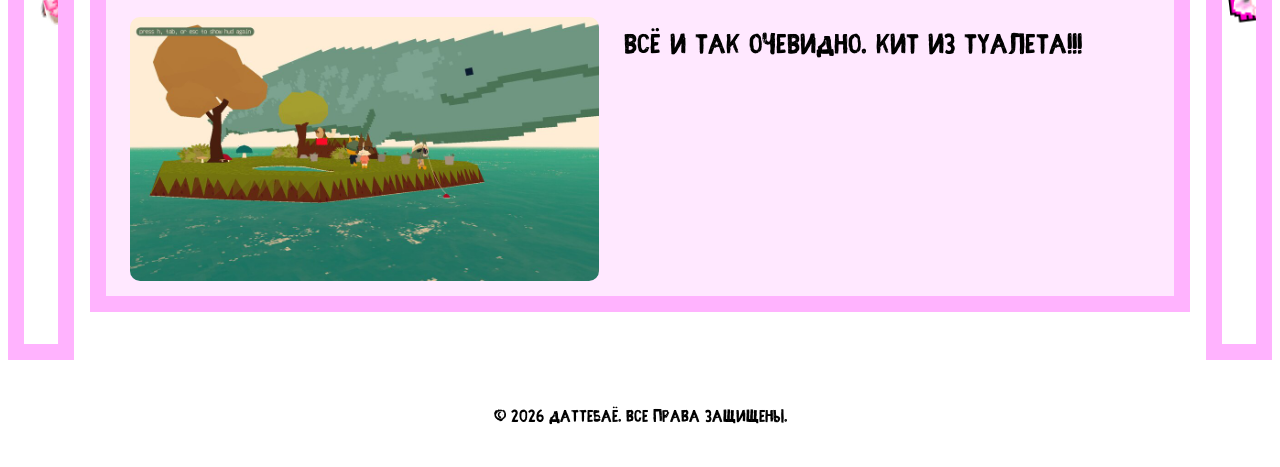
==== commit 0e82be0b: "Финал_финал" ====
--- a/index.html
+++ b/index.html
@@ -6,6 +6,7 @@
     <meta name="viewport" content="width=device-width, initial-scale=1.0">
     <link rel="stylesheet" type="text/css" href="Style2.css">
     <link rel="stylesheet" type="text/css" href="style.css">
+    <link rel="stylesheet" type="text/css" href="Crt.css">
 </head>
 
 <body>
@@ -14,7 +15,41 @@
         <div class="headerContainer">
             <div class="logo">
                 <a href="index.html"> 
-                    <img src="images/logo.jpg" alt="логотип">
+
+
+
+                        <div class="crt-logo">
+                            <div class="crt">
+                                <div class="crt-neck"></div>
+                                <div class="crt-base"></div>
+
+                                <div class="crt-case"></div>
+
+                                <div class="crt-screen">
+                                    <div class="crt-glitch crt-glitch--1"></div>
+                                    <div class="crt-glitch crt-glitch--2"></div>
+                                    <div class="crt-glitch crt-glitch--3"></div>
+                                    <div class="crt-glitch crt-glitch--4"></div>
+                                    <div class="crt-glitch crt-glitch--5"></div>
+                                    <div class="crt-noise"></div>
+                                </div>
+
+                                <div class="crt-btn crt-btn--1"></div>
+                                <div class="crt-btn crt-btn--2"></div>
+                                <div class="crt-btn crt-btn--3"></div>
+                                <div class="crt-led"></div>
+                                <div class="crt-power"></div>
+
+                                <div class="crt-sticker crt-sticker--circle-teal"></div>
+                                <div class="crt-sticker crt-sticker--triangle"></div>
+                                <div class="crt-sticker crt-sticker--circle-pink"></div>
+                                <div class="crt-sticker crt-sticker--square"></div>
+                                <div class="crt-sticker crt-sticker--star"></div>
+                            </div>
+                        </div>
+
+
+
                     <div class="logoText">
                         <span class="line1">だってばよ</span>
                     </div>
@@ -72,22 +107,48 @@
 
             <div class="GalleryItem">
                 <img src="images/GarrysModeRofl.jpg" alt="Garry's Mod">
-                <p class="caption">   </p>
+                <div class="caption">
+                    <p>На этой картинке можно заметить старого доброго Палача Рока, который пришёл взламывать тюремные камеры полицейского участка в городе rp_bangclaw</p>
+                    <p>Сцена достаточно комичная, ведь к приходу вышеупомянутого Палача Рока, все двери камер уже открыты и в них уже никого не осталось. Возможно стоит поискать другую профессию?</p>
+
+                </div>
             </div>              
 
             <div class="GalleryItem">
                 <img src="images/ETS2DTP.jpg" alt="Euro Truck Simulator 2">
-                <p class="caption">   </p>
+                <div class="caption">
+                    <p>Это тоже хороший момент. Во время долгих грузоперевозок в игре про дальнобойщиков, можно легко заскучать, поэтому наши герой решили развлечь себя.</p>
+                    <p>Видно, как immortal каким-то неведомым и, возможно, магическим образом оказался прямо перед кабиной Andrej Pakistan, который, очевидно, неожидал такой наглости.</p>
+                    <p>Непонятно как они поедут дальше, хотя может им и не сильно нужно.</p>
+                </div>
             </div>
 
             <div class="GalleryItem">
-                <img src="images/" alt="">
-                <p class="caption">   </p>
+                <img src="images/Zombod.jpg" alt="LethalComopanyZomboid">
+                <div class="caption">
+                    <p>Ничего особо интересного, Зомби пытается делать что-то умное на комплюктере, но, очевидно, он зомби и не может делать ничего умного.</p>
+                    <p></p>
+                </div>
             </div>
 
             <div class="GalleryItem">
-                <img src="images/" alt="">
-                <p class="caption">   </p>
+                <img src="images/Raft.jpg" alt="RaftRestaraunt">
+                <div class="caption">
+                    <p>Последняя фотография самого успешного и популярного ресторана среди морских просторов. "Клод-в-моче" посетило его "лицо", а именно Нагиев.</p>
+                    <p>Нагиев позирует перед входом, надев на себя акулью голову. Он решил прийти поздно ночью, что бы насладиться морской тишиной, без лишних посетителей. Никому неизвестно, что случилось с ним дальше, но после этой фотографии его никто больше не видел...</p>
+                </div>
+            </div>
+            <div class="GalleryItem">
+                <img src="images/PrisonAbiotic.jpg" alt="PrisonMRDM">
+                <div class="caption">
+                    <p>Здесь вообще по-классике. Разбойник immortal опять попал впросак. Служба безопасности исследовательского комплекса "GATE" засадила его в камеру за многочисленные нарушения внутреннего распорядка.</p>
+                </div>
+            </div>
+            <div class="GalleryItem">
+                <img src="images/Toilet.jpg" alt="Toilet">
+                <div class="caption">
+                    <p>Всё и так очевидно. КИТ ИЗ ТУАЛЕТА!!!</p>
+                </div>
             </div>
         </div>
     </section>
@@ -102,7 +163,7 @@
         </div>
     </footer>
 
-    <script src="menu.js"></script>
-    <script src="script.js"></script>
+    <script src="JavaScript/menu.js"></script>
+    <script src="JavaScript/script.js"></script>
 </body>
 </html>
--- a/Style2.css
+++ b/Style2.css
@@ -30,15 +30,12 @@
 
 body {
   background-image: url('images/back3.jpg'); 
-  /* 1. Меняем no-repeat на repeat, чтобы включить замостительную сетку */
+
   background-repeat: repeat; 
   
-  /* 2. УДАЛЯЕМ или комментируем background-size: cover; */
-  /* background-size: auto; (или просто удалите эту строчку) */
-
-  /* Эти свойства можно оставить по желанию: */
-  background-position: top left; /* Лучше начинать плитку с верхнего левого угла */
-  background-attachment: fixed;  /* Плитка останется неподвижной при скролле (эффектно) */
+
+  background-position: top left; 
+  background-attachment: fixed;  
 }
 
 
@@ -94,6 +91,7 @@
   display: flex;
   flex-direction: column;
   line-height: 1;
+  color: #000000;
 }
 
 .line1 {
@@ -124,7 +122,7 @@
 }
 
 .menu a {
-  color: #eee;
+  color: #000000;
   text-decoration: none;
   font-size: 20px;
 }
@@ -180,10 +178,19 @@
   text-align: center;
   font-size: 18px;
   font-family: 'CaptionFont', sans-serif;
-}
-
-
-@media (width < 1024px) {
+  color: #000000;
+}
+
+
+
+@media (hover: none), (pointer: coarse) {
+  body {
+    background-attachment: scroll;
+  }
+}
+
+
+@media (max-width: 1023.98px) {
   .headerContainer:has(.menuToggle) {
     position: relative;
   }
@@ -199,7 +206,7 @@
     height: 48px;
     margin-left: auto;
     padding: 12px 10px;
-    border: 1px solid #ffffff;
+    border: 1px solid #000000;
     border-radius: 8px;
     background: transparent;
     color: inherit;
@@ -209,7 +216,7 @@
   .menuToggleBar {
     display: block;
     height: 2px;
-    background: #ffffff;
+    background: #000000;
     border-radius: 2px;
     transition: transform 0.2s ease, opacity 0.2s ease;
   }
@@ -227,7 +234,7 @@
   }
 
   .menuToggle:focus-visible {
-    outline: 2px solid #ffffff;
+    outline: 2px solid #000000;
     outline-offset: 3px;
   }
 
@@ -249,7 +256,7 @@
     top: 100%;
     right: 16px;
     left: 16px;
-    background: #101010;
+    background: #ffb3fe;
     border: 1px solid #333333;
     border-radius: 0 0 10px 10px;
     padding: 8px 0 12px;
@@ -278,7 +285,7 @@
   }
 }
 
-@media (width < 640px) {
+@media (max-width: 639.98px) {
   .headerContainer {
     padding: 10px 12px;
   }
--- a/style.css
+++ b/style.css
@@ -4,49 +4,48 @@
 
 
 
-
-
-
-
-/* Курсор */
-html, body, * {
-  cursor: url('../img/cursor/default.png') 0 0, default;
-}
-a, button {
-  cursor: url('../img/cursor/pointer.png') 0 0, pointer;
+html {
+  cursor: url('img/cursor/default.png') 0 0, default;
 }
 
-
-
+a,
+button,
+[role="button"] {
+  cursor: url('/img/cursor/pointer.png') 0 0, pointer;
+}
 
 
 .layout {
   display: grid;
-  grid-template-columns: 1fr minmax(320px, 1100px) 1fr;
+  grid-template-columns: 1fr minmax(0, 1100px) 1fr;
   gap: 16px;
-  padding: 20px 0;          
+  padding: 20px 0;
   padding-bottom: 40px;
   align-items: start;
-  width: 100%;             
-  max-width: none;          
+  width: 100%;
+  max-width: none;
   margin: 0;
   position: relative;
   z-index: 1;
 }
-/* Боковые колонки — параллакс на всю высоту контента */
+
+.content {
+  min-width: 0;
+}
+
+
 .side {
   position: relative;
   min-height: 100%;
   height: 100%;
   overflow: hidden;
 
-
-  border: 16px solid #ffb3fe; 
-
+  border: 16px solid #ffb3fe;
 }
 
+
 .side-left {
-  background-image: url('img/left-bg.jpg');  /* своё изображение слева */
+  background-image: url('img/left-bg.jpg');
   background-size: cover;
   background-position: center;
   background-repeat: no-repeat;
@@ -54,14 +53,14 @@
 }
 
 .side-right {
-  background-image: url('img/right-bg.jpg'); /* своё изображение справа */
+  background-image: url('img/right-bg.jpg');
   background-size: cover;
   background-position: left center;
   background-repeat: no-repeat;
   background-attachment: fixed;
 }
 
-/* Случайные картинки */
+
 .side img.random-img {
   position: absolute;
   width: 40px;
@@ -77,11 +76,11 @@
   z-index: 10;
 }
 
-/* ===== Рамка галереи ===== */
+
 .Gallery {
   position: relative;
-  z-index: 5; /* выше параллакса */
-  border: 16px solid #ffb3fe; 
+  z-index: 5;
+  border: 16px solid #ffb3fe;
   background-color: rgba(255, 179, 254, 0.30);
 }
 
@@ -91,13 +90,32 @@
   left: 0;
   width: 100%;
   height: 100%;
-  object-fit: fill;          
-  pointer-events: none;      
+  object-fit: fill;
+  pointer-events: none;
   z-index: 6;
 }
 
-/* Контент галереи должен быть выше рамки, если рамка с прозрачным центром */
 .GalleryItem {
   position: relative;
   z-index: 7;
-}+}
+
+
+
+@media (hover: none), (pointer: coarse) {
+  .side-left,
+  .side-right {
+    background-attachment: scroll;
+  }
+}
+
+@media (max-width: 767.98px) {
+  .layout {
+    grid-template-columns: minmax(0, 1fr);
+    gap: 0;
+  }
+
+  .side {
+    display: none;
+  }
+}
--- a/Crt.css
+++ b/Crt.css
@@ -0,0 +1,207 @@
+.crt-logo {
+  --s: 0.3;
+  width: calc(200px * var(--s));
+  height: calc(200px * var(--s));
+  display: inline-block;
+}
+
+.crt,
+.crt * {
+  box-sizing: border-box;
+}
+
+.crt {
+  position: relative;
+  width: 200px;
+  height: 200px;
+  transform: scale(var(--s));
+  transform-origin: 0 0;
+}
+
+/* Корпус */
+.crt-case {
+  position: absolute;
+  left: 8px;
+  top: 10px;
+  width: 184px;
+  height: 156px;
+  background: #e9e2cb;
+  border: 2px solid #8c8566;
+  border-radius: 14px;
+  box-shadow: inset 0 -6px 0 #d2c9ab;
+  z-index: 2;
+}
+
+/* Экран */
+.crt-screen {
+  position: absolute;
+  left: 28px;
+  top: 28px;
+  width: 144px;
+  height: 100px;
+  background: #1b262c;
+  border-radius: 18px / 14px;
+  box-shadow: 0 0 0 3px #b5ac8e, 0 0 0 5px #8c8566;
+  overflow: hidden;
+  z-index: 3;
+}
+
+/* Помехи */
+.crt-glitch {
+  position: absolute;
+}
+
+.crt-glitch--1 { top: 18px; left: 0;    width: 70px; height: 6px; background: #eceff1; }
+.crt-glitch--2 { top: 34px; left: 50px; width: 94px; height: 3px; background: #4dd0e1; }
+.crt-glitch--3 { top: 44px; left: 0;    width: 30px; height: 3px; background: #ffffff; }
+.crt-glitch--4 { top: 56px; left: 14px; width: 60px; height: 8px; background: #ffffff; }
+.crt-glitch--5 { top: 76px; left: 70px; width: 50px; height: 4px; background: #f06292; }
+
+.crt-noise {
+  position: absolute;
+  left: 0;
+  top: 0;
+  width: 100%;
+  height: 100%;
+  background: repeating-linear-gradient(
+    0deg,
+    rgba(255, 255, 255, 0.12) 0 2px,
+    transparent 2px 6px
+  );
+  z-index: 2;
+}
+
+
+.crt-btn {
+  position: absolute;
+  top: 144px;
+  width: 9px;
+  height: 5px;
+  background: #b5ac8e;
+  border-radius: 2px;
+  z-index: 4;
+}
+
+.crt-btn--1 { left: 30px; }
+.crt-btn--2 { left: 44px; }
+.crt-btn--3 { left: 58px; }
+
+.crt-led {
+  position: absolute;
+  left: 134px;
+  top: 143px;
+  width: 7px;
+  height: 7px;
+  background: #66bb6a;
+  border-radius: 50%;
+  z-index: 4;
+}
+
+.crt-power {
+  position: absolute;
+  left: 150px;
+  top: 138px;
+  width: 16px;
+  height: 16px;
+  background: #d9d0b4;
+  border: 2px solid #8c8566;
+  border-radius: 50%;
+  z-index: 4;
+}
+
+
+.crt-neck {
+  position: absolute;
+  left: 72px;
+  top: 164px;
+  width: 56px;
+  height: 12px;
+  background: #cfc6a8;
+  border: 2px solid #8c8566;
+  border-top: none;
+  z-index: 1;
+}
+
+.crt-base {
+  position: absolute;
+  left: 48px;
+  top: 174px;
+  width: 104px;
+  height: 10px;
+  background: #bdb59a;
+  border: 2px solid #8c8566;
+  border-radius: 6px;
+  z-index: 1;
+}
+
+
+.crt-sticker {
+  position: absolute;
+  z-index: 5;
+}
+
+.crt-sticker--circle-teal {
+  left: 40px;
+  top: 14px;
+  width: 10px;
+  height: 10px;
+  background: #26a69a;
+  border-radius: 50%;
+}
+
+.crt-sticker--triangle {
+  left: 120px;
+  top: 14px;
+  width: 0;
+  height: 0;
+  border-left: 6px solid transparent;
+  border-right: 6px solid transparent;
+  border-bottom: 10px solid #ff7043;
+}
+
+.crt-sticker--circle-pink {
+  left: 13px;
+  top: 62px;
+  width: 11px;
+  height: 11px;
+  background: #ec407a;
+  border-radius: 50%;
+}
+
+.crt-sticker--square {
+  left: 13px;
+  top: 88px;
+  width: 11px;
+  height: 11px;
+  background: #42a5f5;
+  border-radius: 2px;
+  transform: rotate(15deg);
+}
+
+.crt-sticker--star {
+  left: 175px;
+  top: 41px;
+  width: 14px;
+  height: 16px;
+}
+
+.crt-sticker--star::before,
+.crt-sticker--star::after {
+  content: "";
+  position: absolute;
+  left: 0;
+  width: 0;
+  height: 0;
+  border-left: 7px solid transparent;
+  border-right: 7px solid transparent;
+}
+
+.crt-sticker--star::before {
+  top: 0;
+  border-bottom: 12px solid #fdd835;
+}
+
+.crt-sticker--star::after {
+  top: 4px;
+  border-top: 12px solid #fdd835;
+}
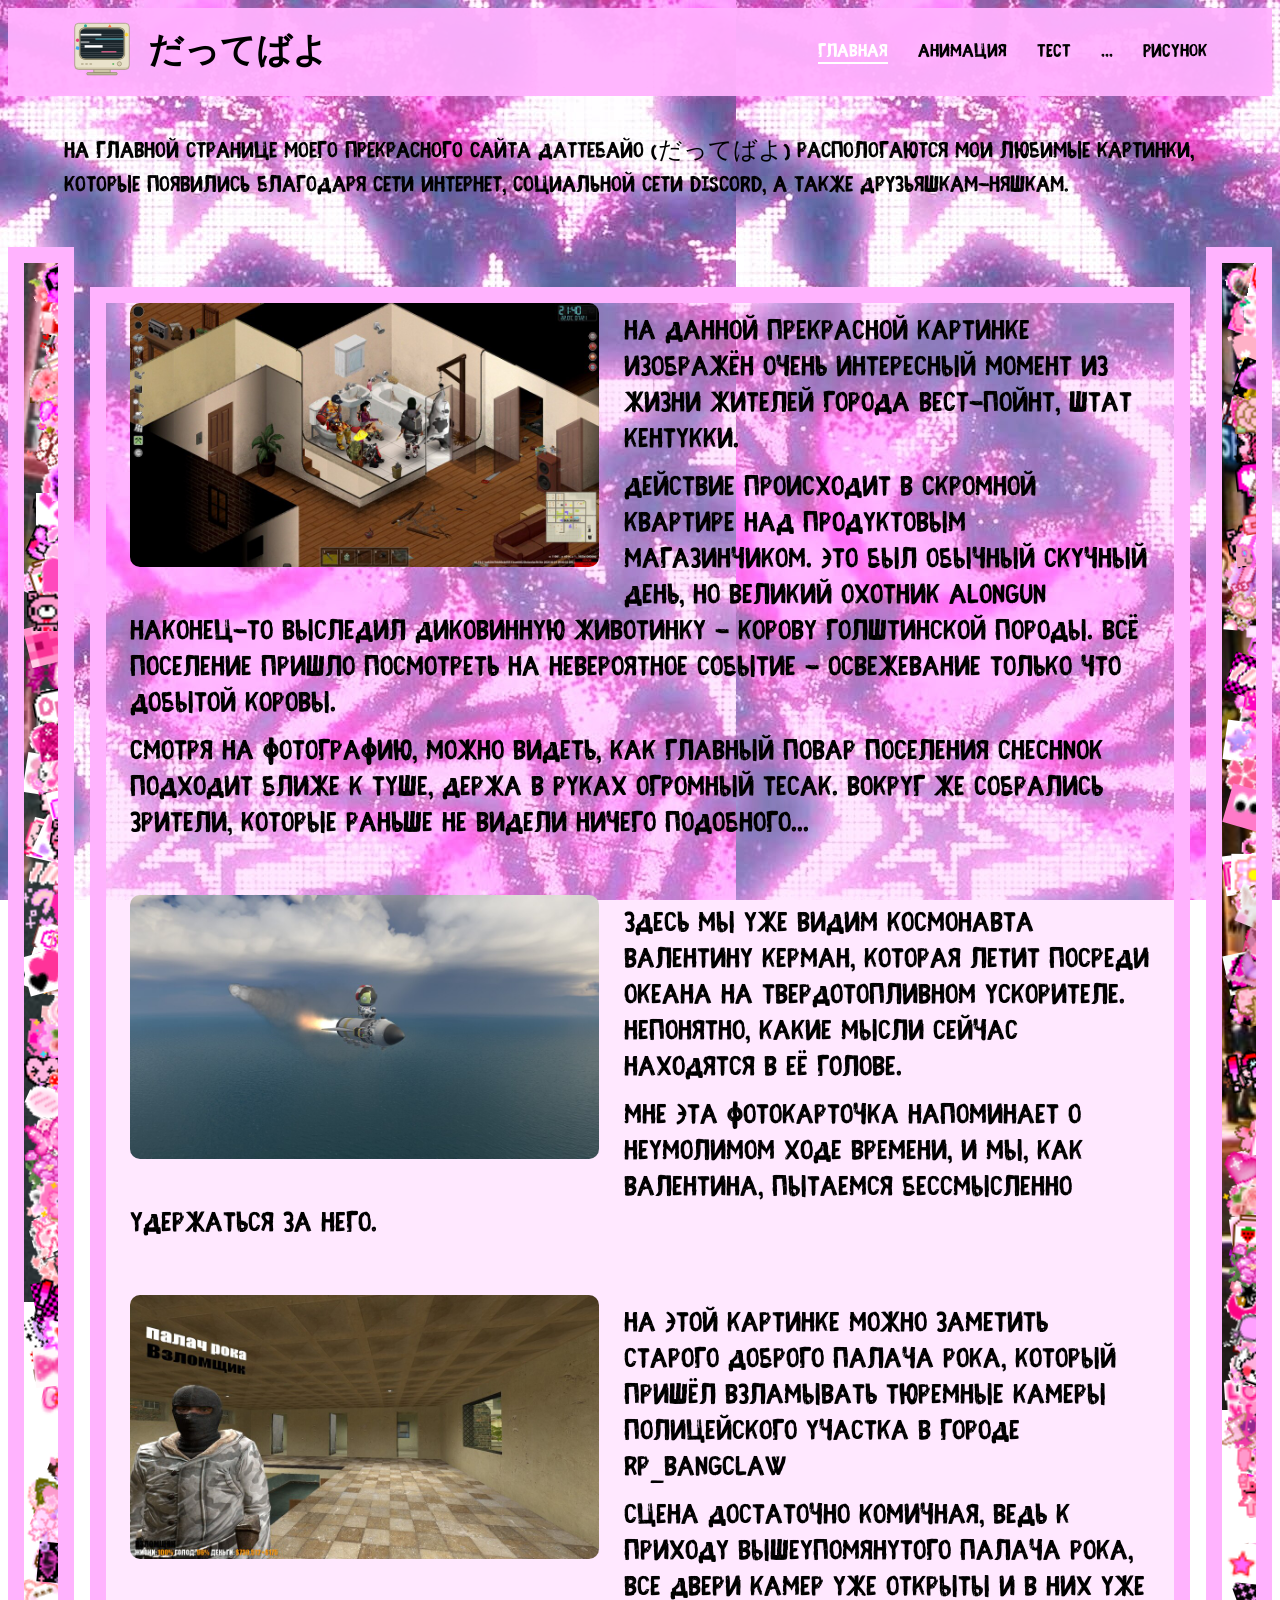
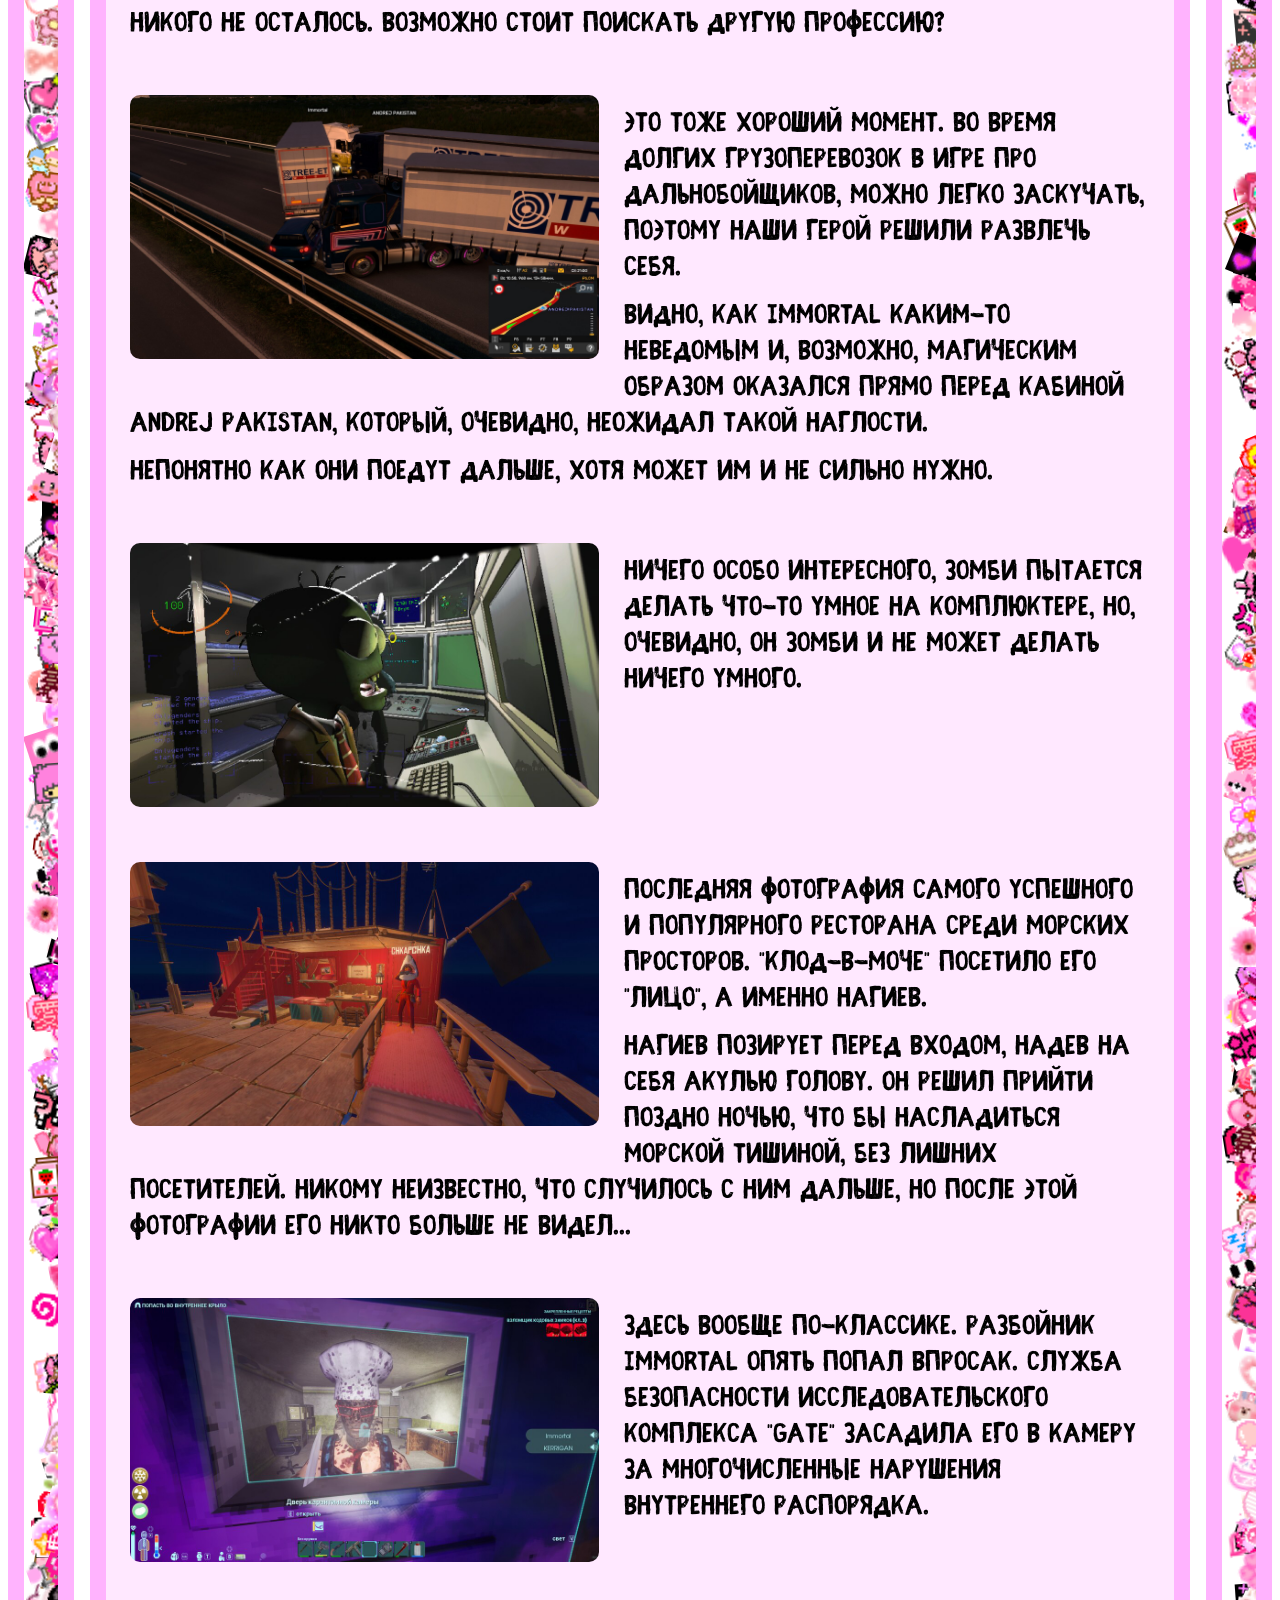
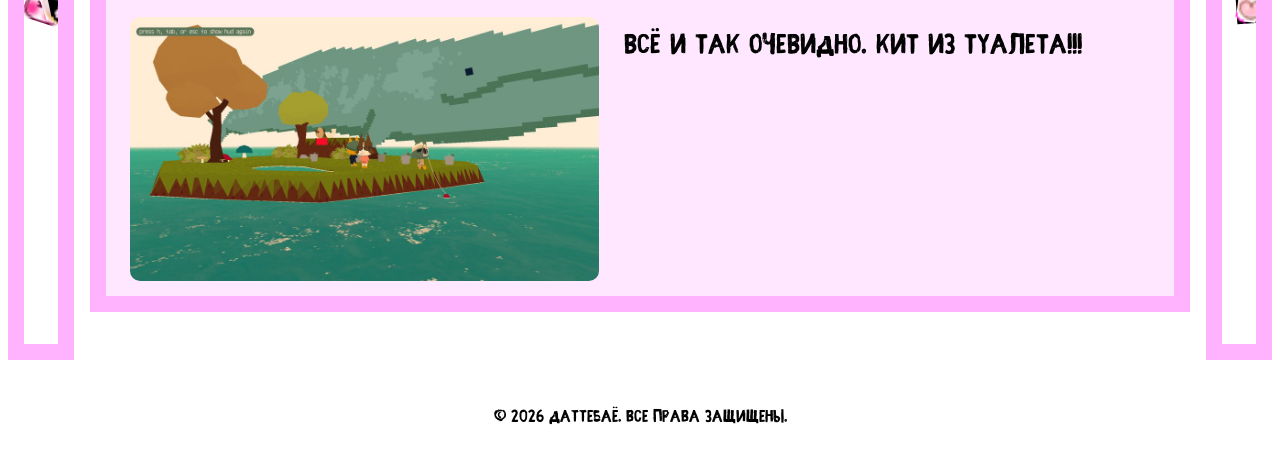
==== commit c1ef764b: "Финал_Финал_переделки" ====
--- a/index.html
+++ b/index.html
@@ -1,7 +1,8 @@
 <!DOCTYPE html>
 <html lang="ru">
 <head>
-    <title> Сайт </title>
+    <title> Забавки </title>
+    <link rel="icon" type="image/png" href="images/logo1.png">
     <meta charset="utf-8">
     <meta name="viewport" content="width=device-width, initial-scale=1.0">
     <link rel="stylesheet" type="text/css" href="Style2.css">
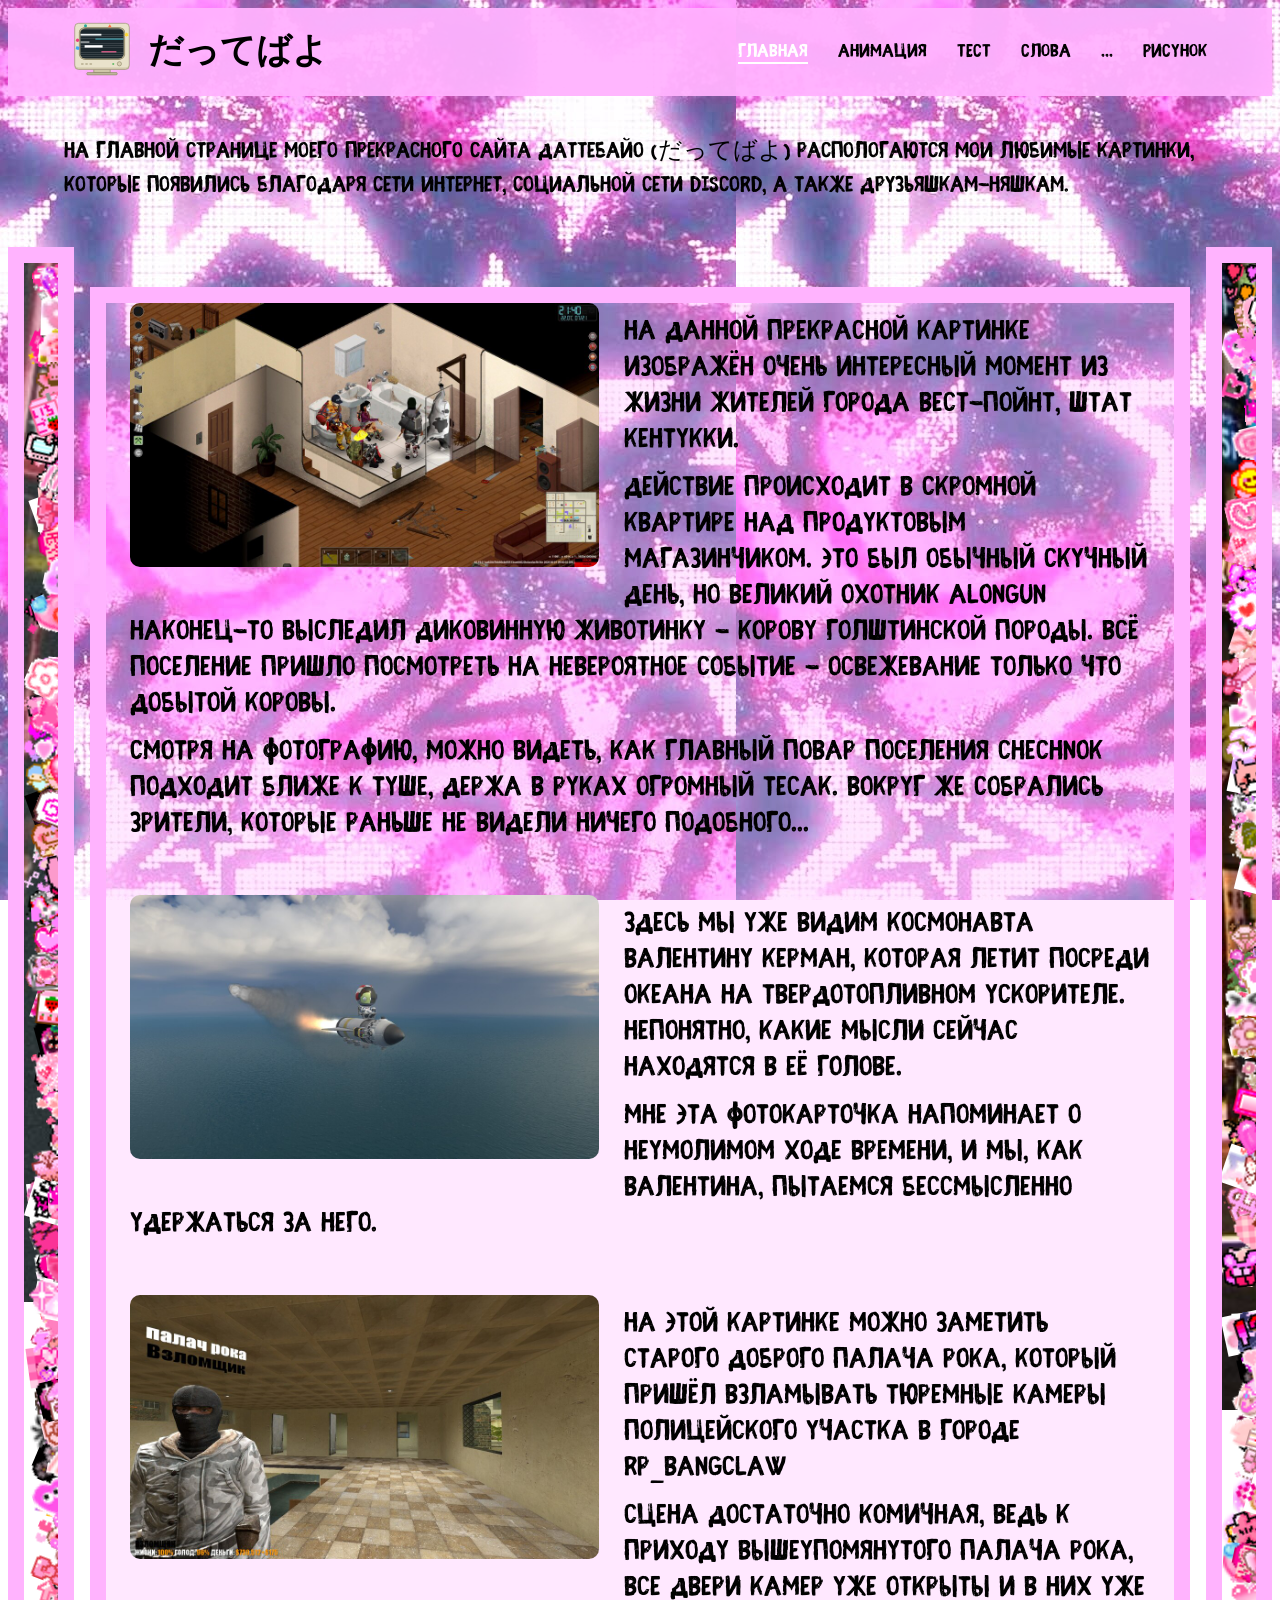
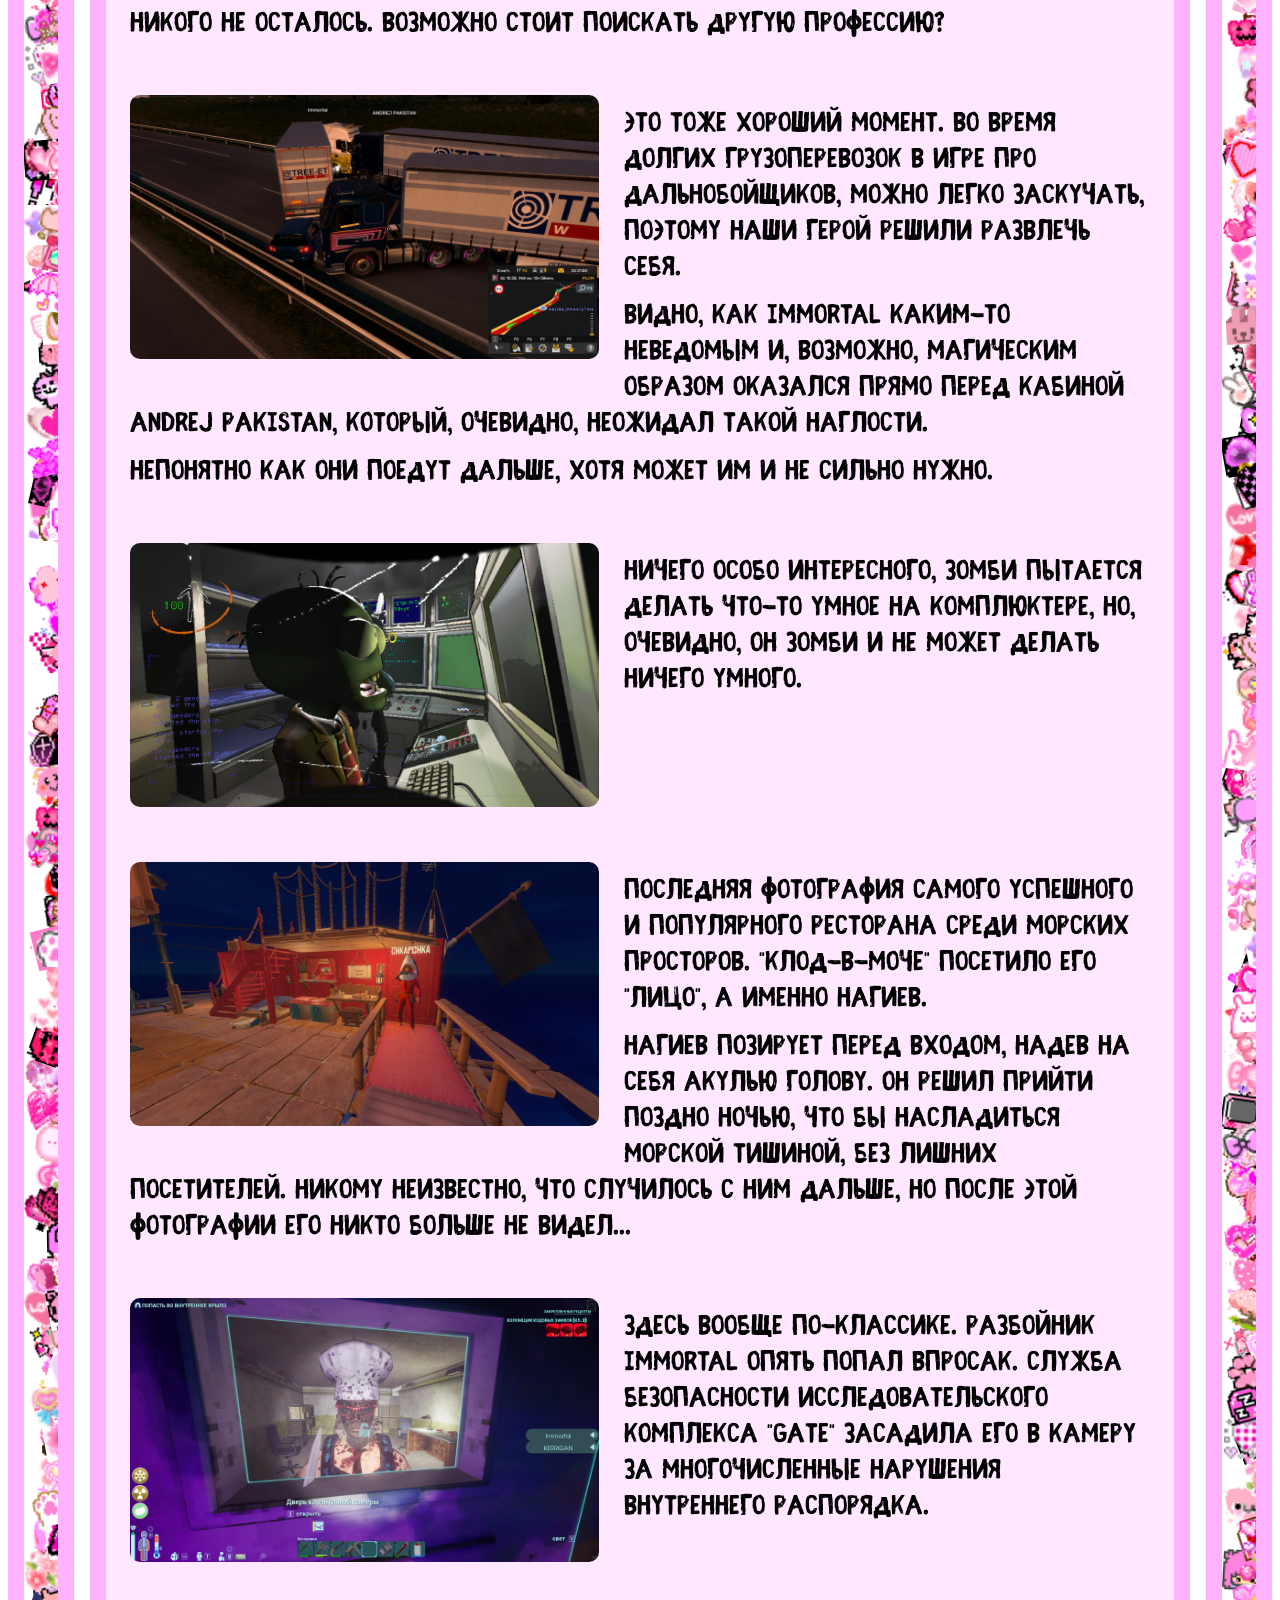
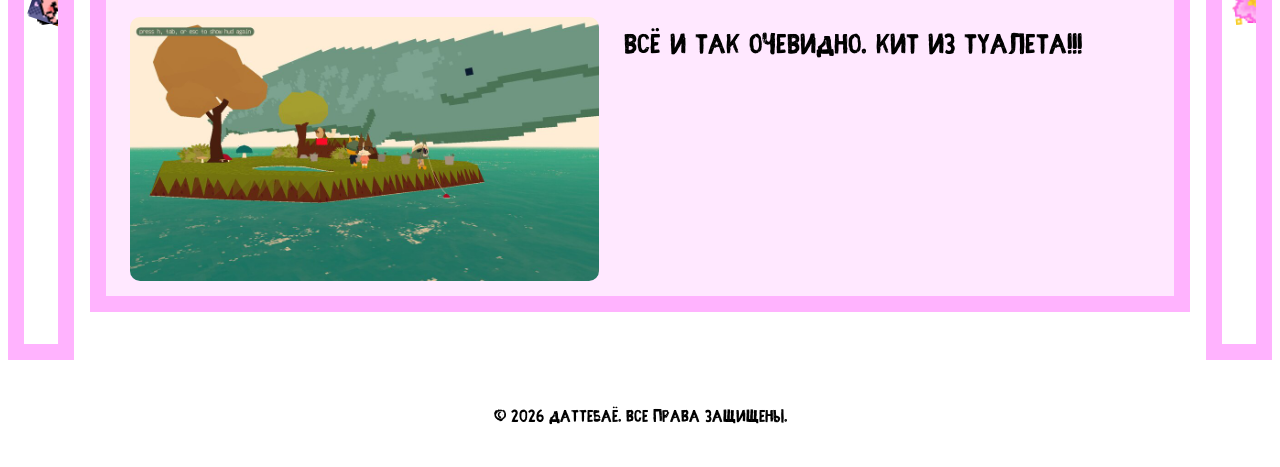
==== commit 37f5d6ac: "Слова" ====
--- a/index.html
+++ b/index.html
@@ -69,6 +69,7 @@
                     <li><a href="index.html" class="active">Главная</a></li>
                     <li><a href="Lsite/Animation.html">Анимация</a></li>
                     <li><a href="Lsite/qiuz.html">Тест</a></li>
+                    <li><a href="Lsite/words.html">Слова</a></li>
                     <li><a href="#">...</a></li>
                     <li><a href="Lsite/Content.html">Рисунок</a></li>
                 </ul>
--- a/style.css
+++ b/style.css
@@ -11,7 +11,7 @@
 a,
 button,
 [role="button"] {
-  cursor: url('/img/cursor/pointer.png') 0 0, pointer;
+  cursor: url('img/cursor/pointer.png') 0 0, pointer;
 }
 
 
--- a/Crt.css
+++ b/Crt.css
@@ -18,7 +18,6 @@
   transform-origin: 0 0;
 }
 
-/* Корпус */
 .crt-case {
   position: absolute;
   left: 8px;
@@ -32,7 +31,6 @@
   z-index: 2;
 }
 
-/* Экран */
 .crt-screen {
   position: absolute;
   left: 28px;
@@ -46,7 +44,6 @@
   z-index: 3;
 }
 
-/* Помехи */
 .crt-glitch {
   position: absolute;
 }
